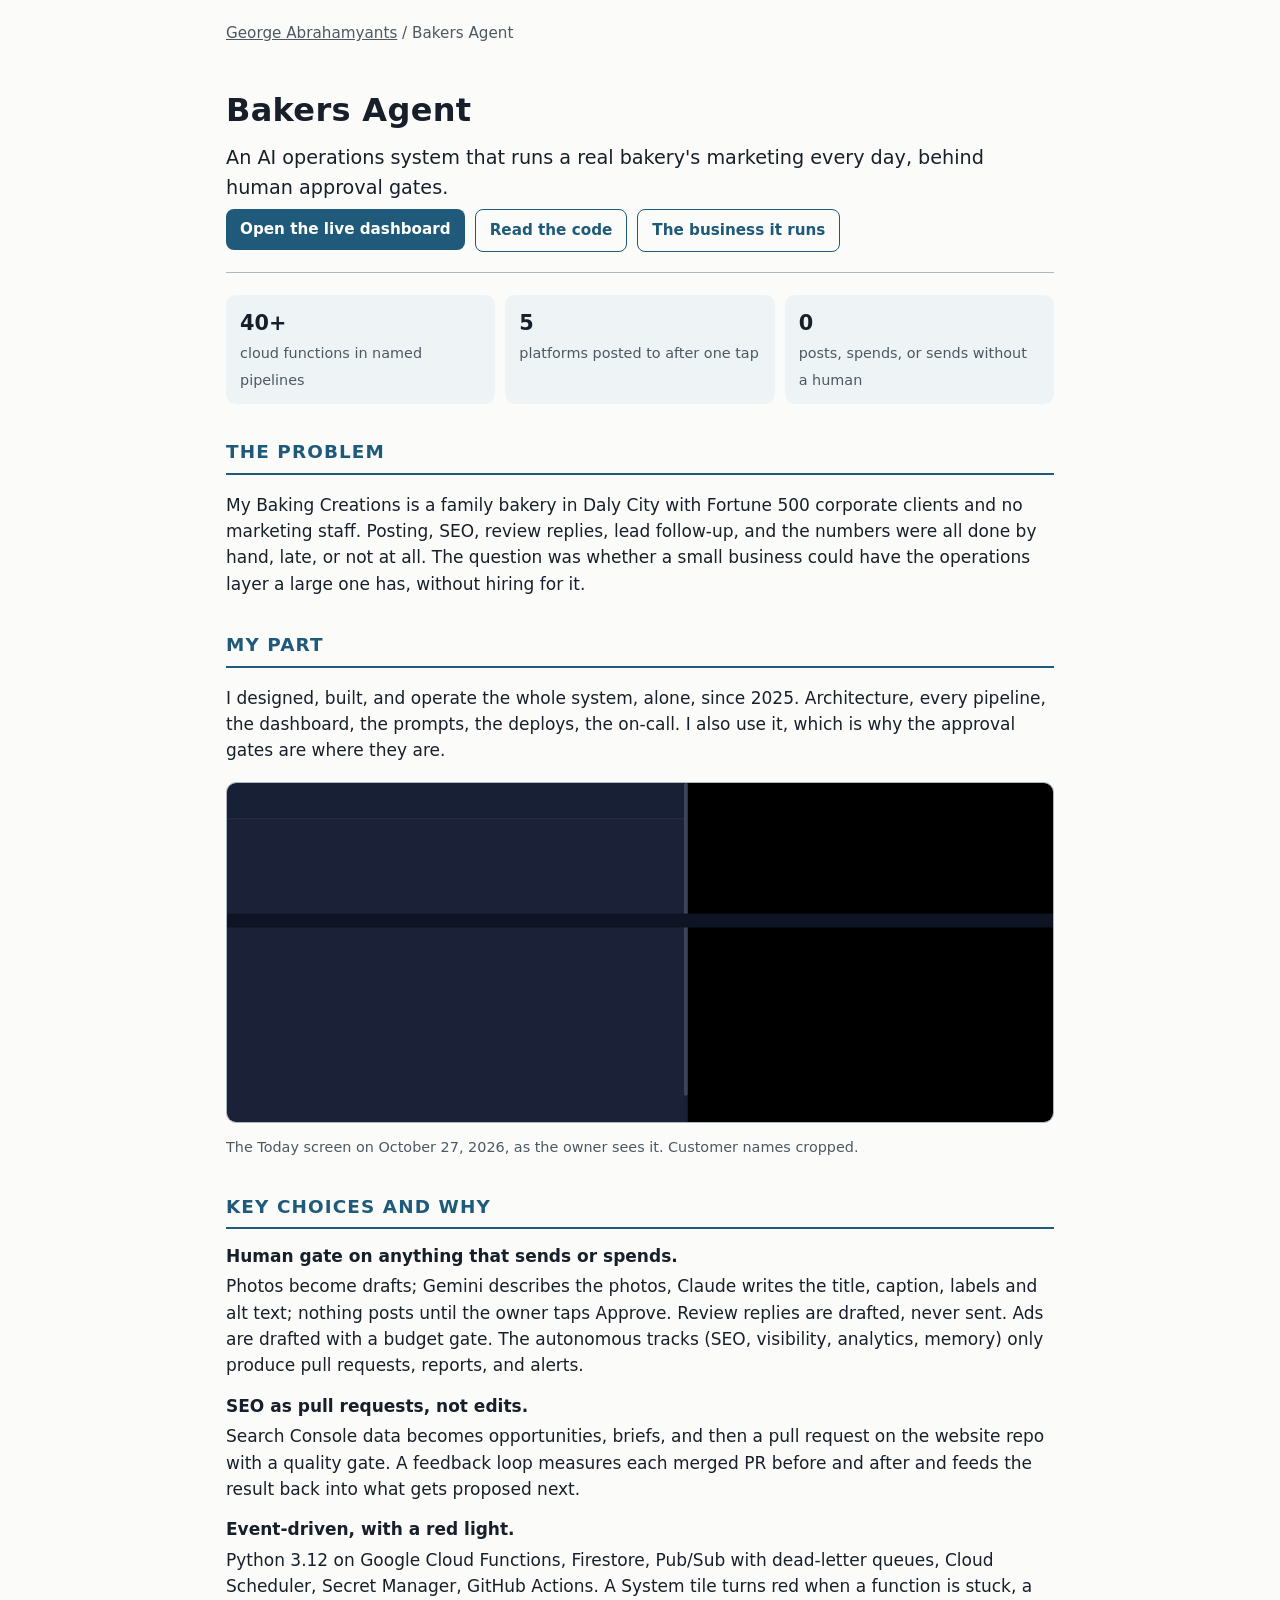
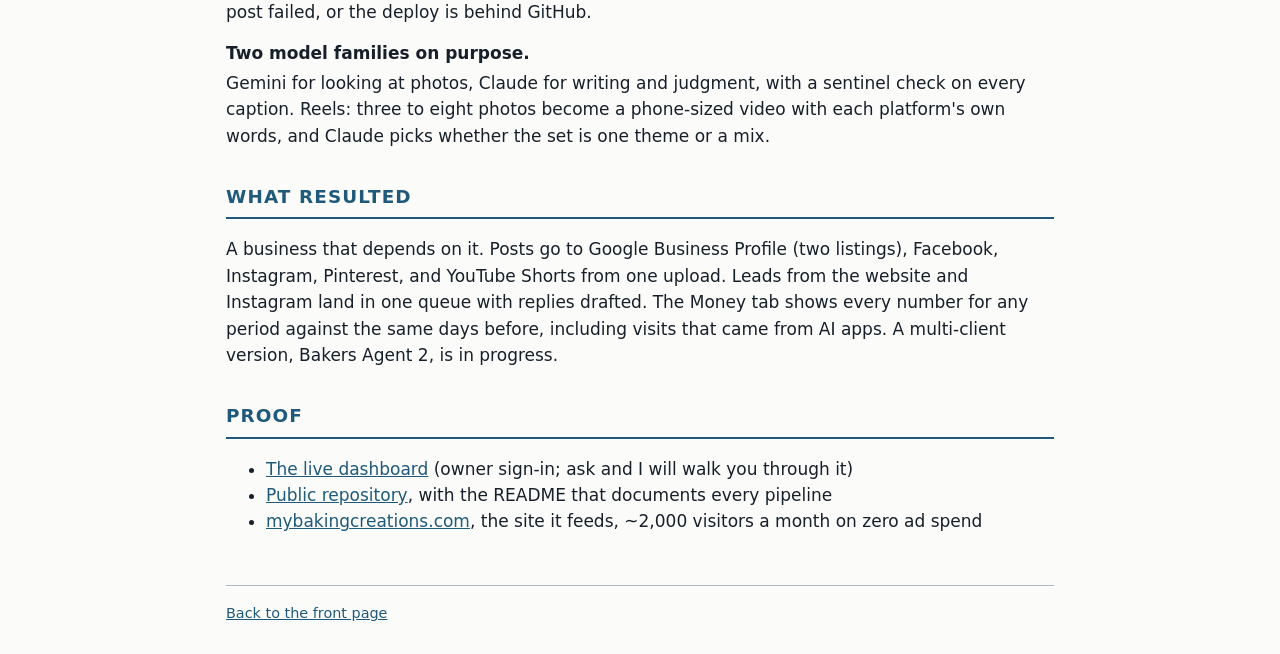
==== bakers-agent.html @ 0ccc83d8 "Portfolio v1: Bakers Agent, NoiseFile, WiM + Lavrentiy; resume; writing Co-Authored-By: Claude Fable" ====
<!doctype html><html lang="en"><head><meta charset="utf-8"><meta name="viewport" content="width=device-width,initial-scale=1">
<title>Bakers Agent · George Abrahamyants</title><link rel="stylesheet" href="style.css"><link rel="icon" href="data:,"></head><body><div class="wrap">
<nav class="crumbs"><a href="index.html">George Abrahamyants</a> / Bakers Agent</nav>
<header class="top"><h1>Bakers Agent</h1><p class="lede">An AI operations system that runs a real bakery's marketing every day, behind human approval gates.</p>
<div class="row"><a class="btn" href="https://bakers-agent.web.app/mbc/">Open the live dashboard</a><a class="btn ghost" href="https://github.com/gugosf114/bakers-agent">Read the code</a><a class="btn ghost" href="https://mybakingcreations.com">The business it runs</a></div></header>

<ul class="facts" style="margin-top:22px"><li><b>40+</b><span>cloud functions in named pipelines</span></li><li><b>5</b><span>platforms posted to after one tap</span></li><li><b>0</b><span>posts, spends, or sends without a human</span></li></ul>

<h2>The problem</h2>
<p>My Baking Creations is a family bakery in Daly City with Fortune 500 corporate clients and no marketing staff. Posting, SEO, review replies, lead follow-up, and the numbers were all done by hand, late, or not at all. The question was whether a small business could have the operations layer a large one has, without hiring for it.</p>

<h2>My part</h2>
<p>I designed, built, and operate the whole system, alone, since 2025. Architecture, every pipeline, the dashboard, the prompts, the deploys, the on-call. I also use it, which is why the approval gates are where they are.</p>

<figure><img src="img/bakers-agent.png" alt="The Today screen: six replies waiting, money this week, leads, visits, reply time"><figcaption>The Today screen on October 27, 2026, as the owner sees it. Customer names cropped.</figcaption></figure>

<h2>Key choices and why</h2>
<dl>
<dt>Human gate on anything that sends or spends.</dt><dd>Photos become drafts; Gemini describes the photos, Claude writes the title, caption, labels and alt text; nothing posts until the owner taps Approve. Review replies are drafted, never sent. Ads are drafted with a budget gate. The autonomous tracks (SEO, visibility, analytics, memory) only produce pull requests, reports, and alerts.</dd>
<dt>SEO as pull requests, not edits.</dt><dd>Search Console data becomes opportunities, briefs, and then a pull request on the website repo with a quality gate. A feedback loop measures each merged PR before and after and feeds the result back into what gets proposed next.</dd>
<dt>Event-driven, with a red light.</dt><dd>Python 3.12 on Google Cloud Functions, Firestore, Pub/Sub with dead-letter queues, Cloud Scheduler, Secret Manager, GitHub Actions. A System tile turns red when a function is stuck, a post failed, or the deploy is behind GitHub.</dd>
<dt>Two model families on purpose.</dt><dd>Gemini for looking at photos, Claude for writing and judgment, with a sentinel check on every caption. Reels: three to eight photos become a phone-sized video with each platform's own words, and Claude picks whether the set is one theme or a mix.</dd>
</dl>

<h2>What resulted</h2>
<p>A business that depends on it. Posts go to Google Business Profile (two listings), Facebook, Instagram, Pinterest, and YouTube Shorts from one upload. Leads from the website and Instagram land in one queue with replies drafted. The Money tab shows every number for any period against the same days before, including visits that came from AI apps. A multi-client version, Bakers Agent 2, is in progress.</p>

<h2>Proof</h2>
<ul><li><a href="https://bakers-agent.web.app/mbc/">The live dashboard</a> (owner sign-in; ask and I will walk you through it)</li><li><a href="https://github.com/gugosf114/bakers-agent">Public repository</a>, with the README that documents every pipeline</li><li><a href="https://mybakingcreations.com">mybakingcreations.com</a>, the site it feeds, ~2,000 visitors a month on zero ad spend</li></ul>
<footer><a href="index.html">Back to the front page</a></footer></div></body></html>
---- style.css ----
:root{--ink:#17202a;--muted:#4c5963;--accent:#1f5a7a;--rule:#a9bac4;--bg:#fbfbf9;--card:#ffffff;--soft:#eef3f6}
@media (prefers-color-scheme: dark){:root{--ink:#e8edf1;--muted:#a9b6c0;--accent:#7fc0e0;--rule:#2d3a44;--bg:#0f141b;--card:#161d26;--soft:#1b242e}}
*{box-sizing:border-box}html{-webkit-text-size-adjust:100%}
body{margin:0;background:var(--bg);color:var(--ink);font:17px/1.55 -apple-system,"Segoe UI",Roboto,"DejaVu Sans",Helvetica,Arial,sans-serif}
a{color:var(--accent)}a:hover{text-decoration-thickness:2px}
.wrap{max-width:860px;margin:0 auto;padding:0 16px}
header.top{padding:40px 0 20px;border-bottom:1px solid var(--rule)}
header.top h1{margin:0;font-size:2rem;letter-spacing:.01em}
header.top p.lede{font-size:1.2rem;margin:.5rem 0 0;max-width:40em}
nav.crumbs{font-size:.95rem;color:var(--muted);padding-top:22px}nav.crumbs a{color:var(--muted)}
.links{margin:14px 0 0;padding:0;list-style:none;display:flex;flex-wrap:wrap;gap:8px 18px;font-size:.98rem}
h2{font-size:1.15rem;letter-spacing:.06em;text-transform:uppercase;color:var(--accent);margin:34px 0 12px;padding-bottom:6px;border-bottom:2px solid var(--accent)}
.cards{display:grid;gap:18px;grid-template-columns:1fr;margin:0;padding:0;list-style:none}
@media(min-width:720px){.cards{grid-template-columns:repeat(3,1fr)}}
.card{background:var(--card);border:1px solid var(--rule);border-radius:12px;overflow:hidden;display:flex;flex-direction:column}
.card img{width:100%;aspect-ratio:16/10;object-fit:cover;object-position:top;border-bottom:1px solid var(--rule);background:#0e1424}
.card .body{padding:14px 16px 16px;display:flex;flex-direction:column;gap:8px;flex:1}
.card h3{margin:0;font-size:1.08rem}.card p{margin:0;color:var(--muted);font-size:.97rem;flex:1}
.tag{display:inline-block;font-size:.78rem;letter-spacing:.05em;text-transform:uppercase;color:var(--accent);font-weight:600}
.btn{display:inline-block;align-self:flex-start;background:var(--accent);color:#fff;text-decoration:none;padding:9px 14px;border-radius:8px;font-weight:600;font-size:.95rem}
.btn:hover{filter:brightness(1.08)}.btn.ghost{background:transparent;color:var(--accent);border:1.5px solid var(--accent)}
.row{display:flex;flex-wrap:wrap;gap:10px;margin-top:6px}
.facts{display:grid;grid-template-columns:1fr;gap:10px;margin:0;padding:0;list-style:none}
@media(min-width:620px){.facts{grid-template-columns:repeat(3,1fr)}}
.facts li{background:var(--soft);border-radius:10px;padding:12px 14px}.facts b{display:block;font-size:1.3rem}.facts span{color:var(--muted);font-size:.9rem}
figure{margin:18px 0}figure img{width:100%;border:1px solid var(--rule);border-radius:10px;background:#0e1424}figcaption{font-size:.9rem;color:var(--muted);margin-top:6px}
.writing li{margin:8px 0}.writing small{color:var(--muted)}
dl{margin:0}dt{font-weight:700;margin-top:14px}dd{margin:4px 0 0}
footer{margin:50px 0 30px;padding-top:16px;border-top:1px solid var(--rule);color:var(--muted);font-size:.9rem}
.note{background:var(--soft);border-left:4px solid var(--accent);padding:10px 14px;border-radius:0 8px 8px 0;margin:16px 0}
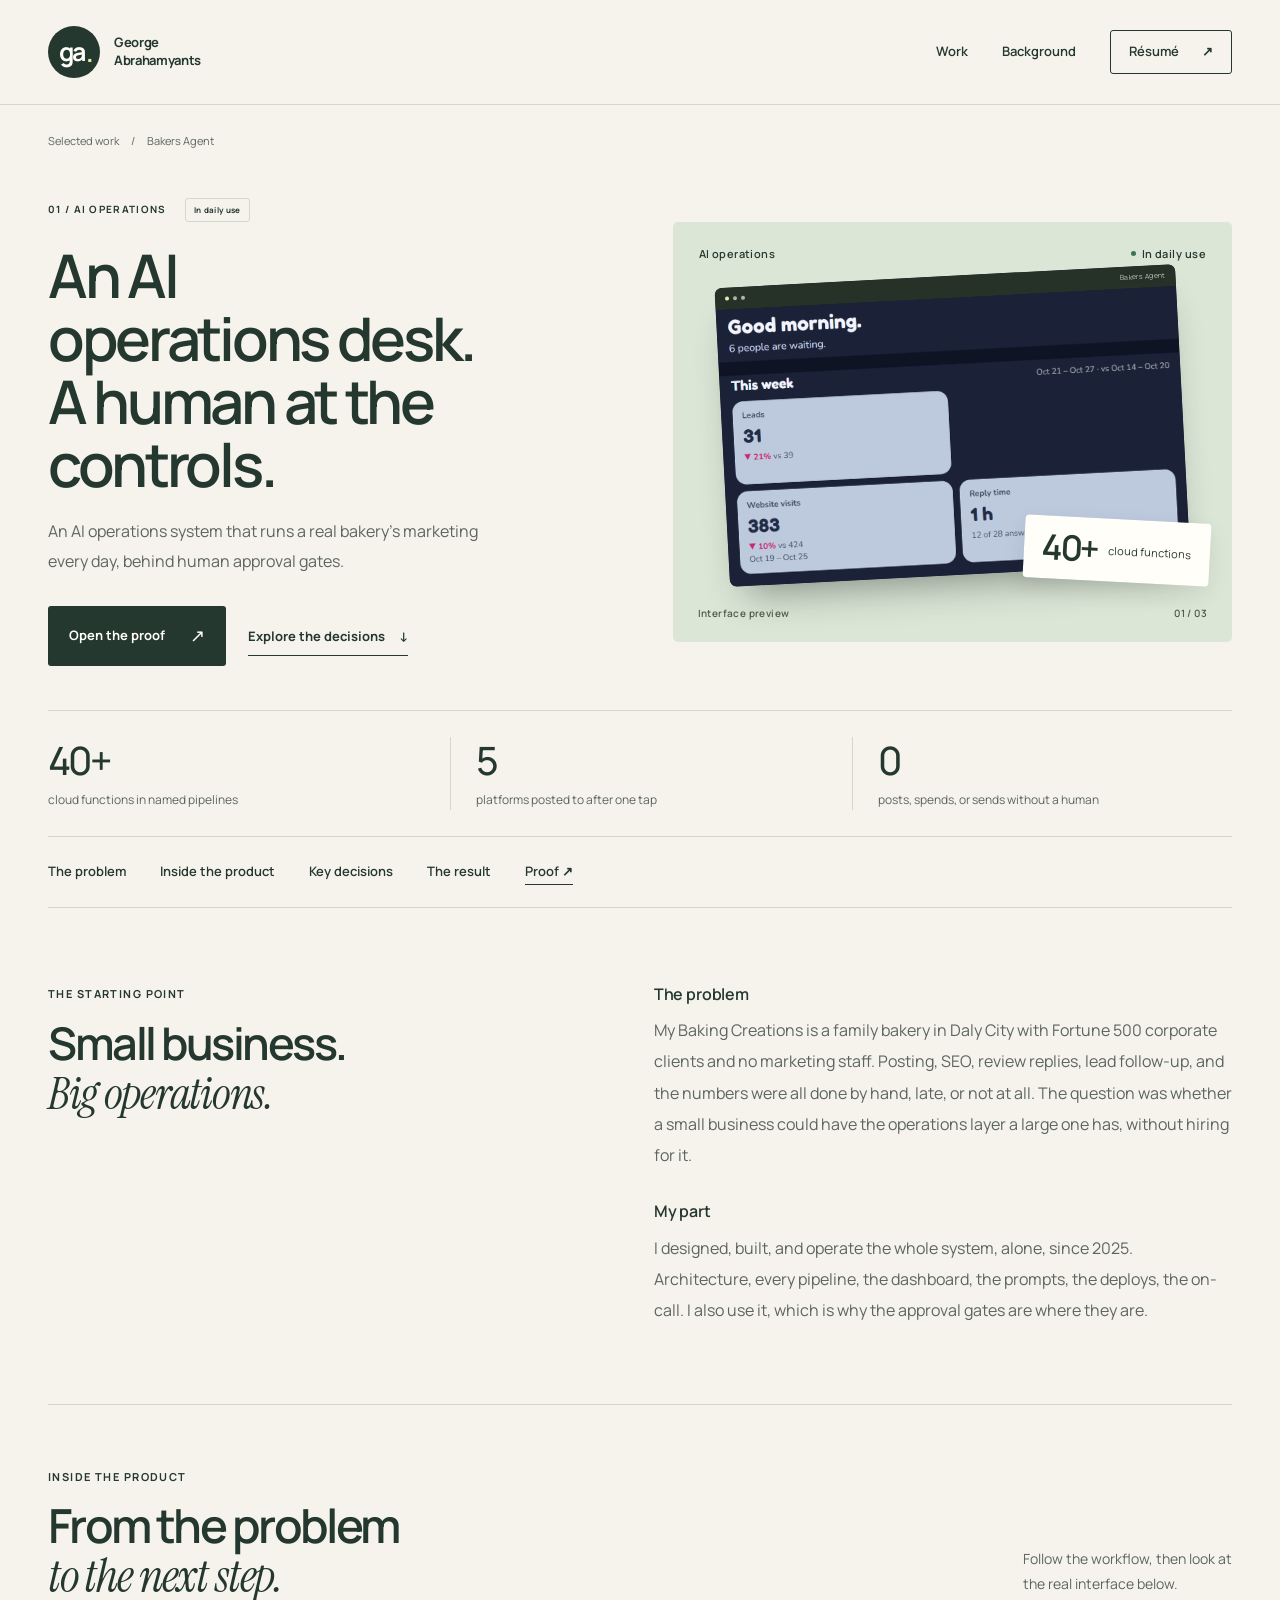
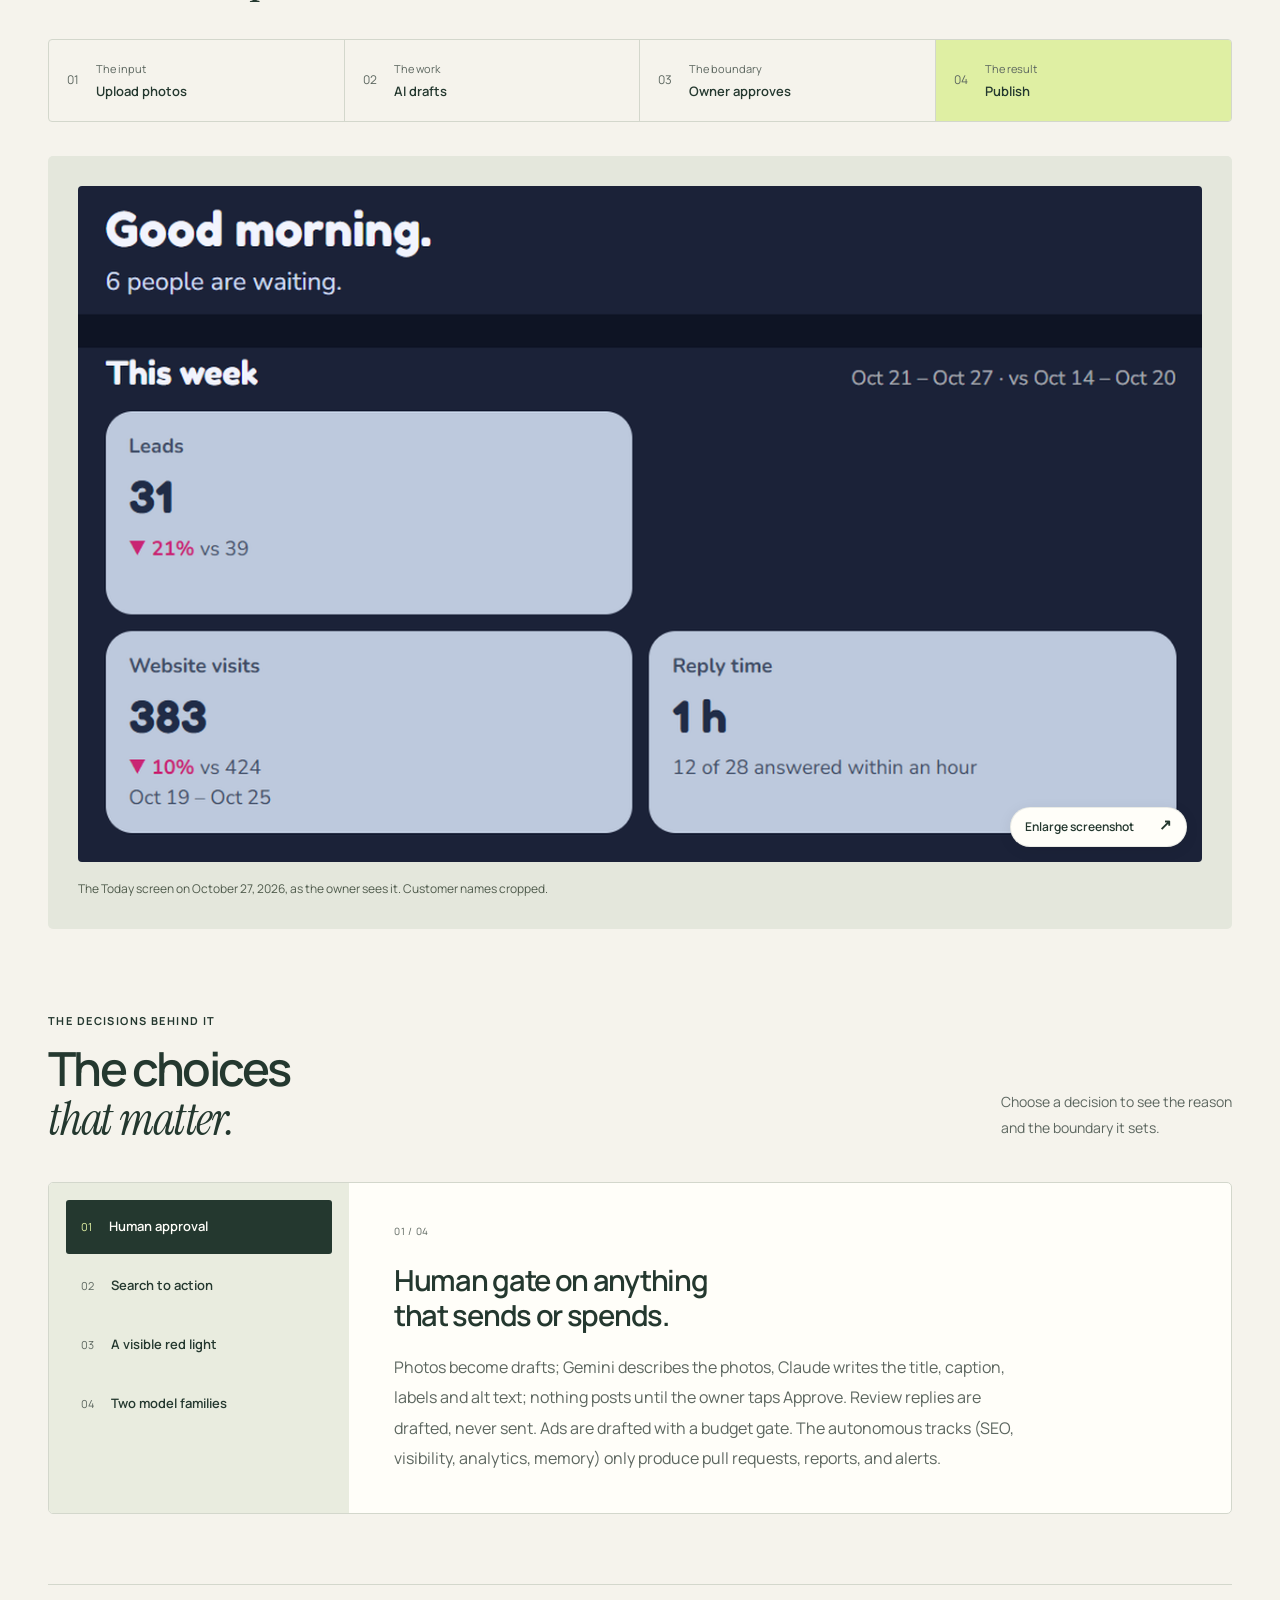
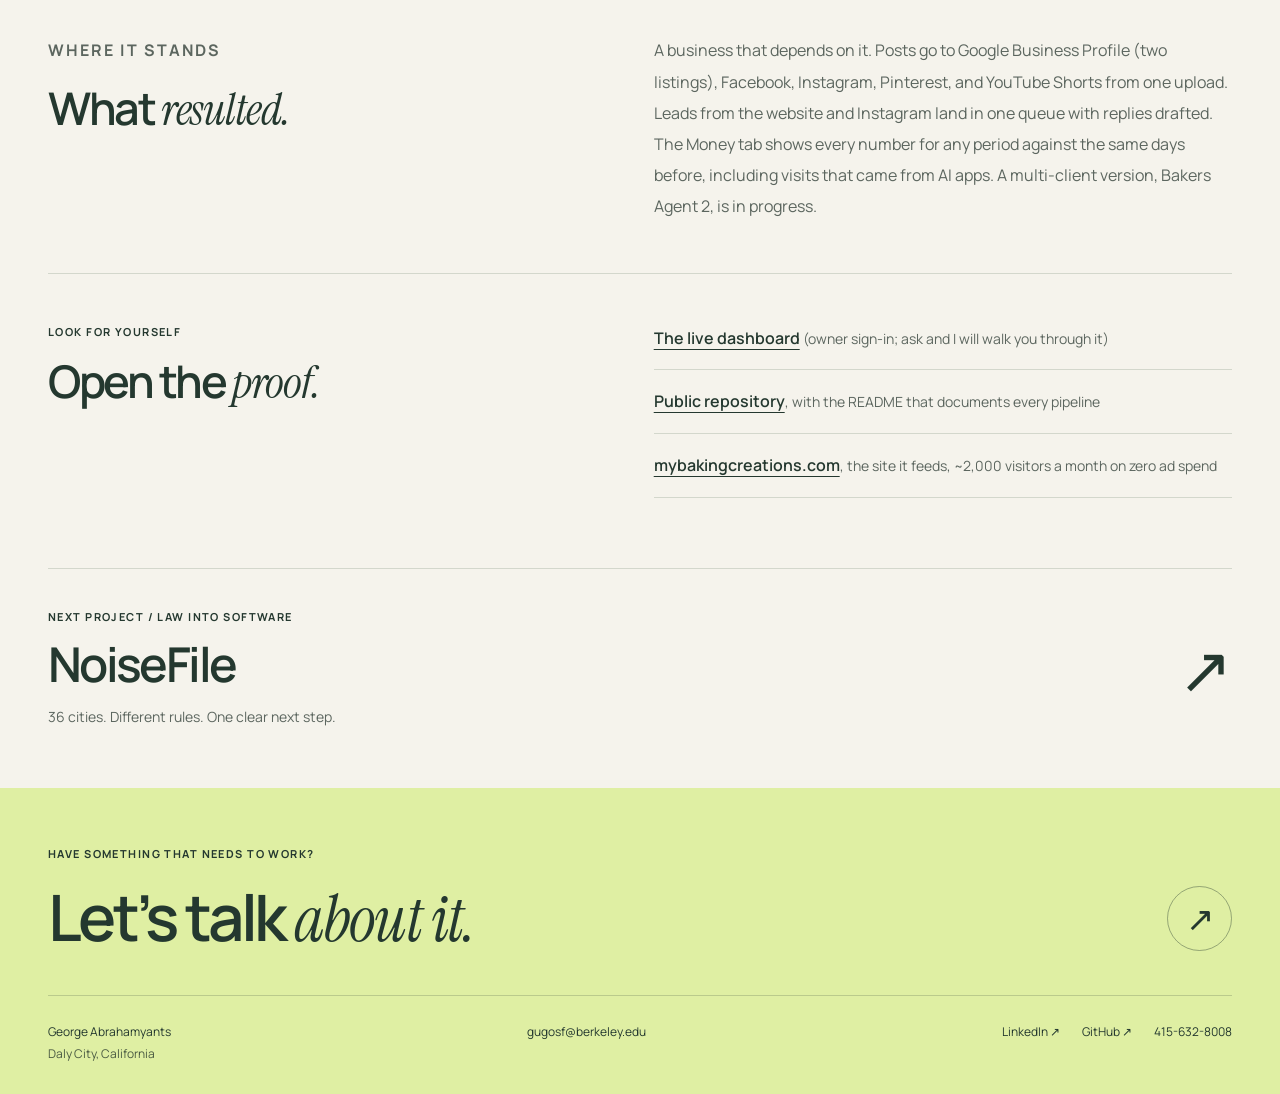
==== commit 77c51cb9: "Make portfolio work easy to explore and inspect" ====
--- a/bakers-agent.html
+++ b/bakers-agent.html
@@ -1,30 +1,38 @@
-<!doctype html><html lang="en"><head><meta charset="utf-8"><meta name="viewport" content="width=device-width,initial-scale=1">
-<title>Bakers Agent · George Abrahamyants</title><link rel="stylesheet" href="style.css"><link rel="icon" href="data:,"></head><body><div class="wrap">
-<nav class="crumbs"><a href="index.html">George Abrahamyants</a> / Bakers Agent</nav>
-<header class="top"><h1>Bakers Agent</h1><p class="lede">An AI operations system that runs a real bakery's marketing every day, behind human approval gates.</p>
-<div class="row"><a class="btn" href="https://bakers-agent.web.app/mbc/">Open the live dashboard</a><a class="btn ghost" href="https://github.com/gugosf114/bakers-agent">Read the code</a><a class="btn ghost" href="https://mybakingcreations.com">The business it runs</a></div></header>
-
-<ul class="facts" style="margin-top:22px"><li><b>40+</b><span>cloud functions in named pipelines</span></li><li><b>5</b><span>platforms posted to after one tap</span></li><li><b>0</b><span>posts, spends, or sends without a human</span></li></ul>
-
-<h2>The problem</h2>
+<!doctype html>
+<html lang="en"><head><meta charset="utf-8"><meta name="viewport" content="width=device-width, initial-scale=1">
+<title>Bakers Agent — George Abrahamyants</title><meta name="description" content="An AI operations system that runs a real bakery’s marketing every day, behind human approval gates."><meta name="theme-color" content="#f5f3ec"><meta name="portfolio-version" content="2026-10-29">
+<meta property="og:title" content="Bakers Agent — George Abrahamyants"><meta property="og:description" content="An AI operations system that runs a real bakery’s marketing every day, behind human approval gates."><meta property="og:type" content="website">
+<link rel="icon" href="favicon.svg" type="image/svg+xml"><link rel="preload" href="fonts/manrope.ttf" as="font" type="font/ttf" crossorigin>
+<link rel="stylesheet" href="style.css?v=20261029"><script src="site.js?v=20261029" defer></script></head><body>
+<a class="skip-link" href="#main">Skip to content</a><header class="site-header"><div class="shell nav-inner">
+<a href="index.html" class="brand" aria-label="George Abrahamyants home"><span class="monogram" aria-hidden="true">ga<span>.</span></span><span class="brand-name">George<br>Abrahamyants</span></a>
+<nav aria-label="Main navigation"><a href="index.html#work">Work</a><a class="nav-about" href="index.html#background">Background</a><a class="nav-resume" href="docs/George_Abrahamyants_Resume.pdf">Résumé <span aria-hidden="true">↗</span></a></nav>
+</div></header>
+<main id="main" class="case-page case-bakers"><div class="shell"><nav class="breadcrumb" aria-label="Breadcrumb"><a href="index.html#work">Selected work</a><span aria-hidden="true">/</span><span>Bakers Agent</span></nav>
+<section class="case-hero"><div><p class="eyebrow">01 / AI OPERATIONS <span class="status-label">In daily use</span></p><h1>An AI operations desk.<br>A human at the controls.</h1><p class="case-lede">An AI operations system that runs a real bakery’s marketing every day, behind human approval gates.</p><div class="hero-actions"><a class="button button-dark" href="#proof">Open the proof <span aria-hidden="true">↗</span></a><a class="text-link" href="#choices">Explore the decisions <span aria-hidden="true">↓</span></a></div></div><div class="product-stage sage stage-bakers stage-case">
+<div class="stage-topline"><span>AI operations</span><span class="stage-dot">In daily use</span></div>
+<div class="stage-art"><div class="screenshot-frame"><div class="frame-bar"><i></i><i></i><i></i><span>Bakers Agent</span></div><img src="img/bakers-agent.png" alt="Real Bakers Agent dashboard showing leads, website visits, and reply time" loading="lazy" width="1200" height="721"></div><div class="stage-metric"><strong>40+</strong><span>cloud functions</span></div></div>
+<div class="stage-caption"><span>Interface preview</span><span aria-hidden="true">01 / 03</span></div></div></section>
+<ul class="facts"><li><b>40+</b><span>cloud functions in named pipelines</span></li><li><b>5</b><span>platforms posted to after one tap</span></li><li><b>0</b><span>posts, spends, or sends without a human</span></li></ul>
+<nav class="case-nav" aria-label="On this project page"><a href="#story">The problem</a><a href="#inside">Inside the product</a><a href="#choices">Key decisions</a><a href="#result">The result</a><a href="#proof">Proof ↗</a></nav>
+<section id="story" class="story-section"><div><p class="eyebrow">THE STARTING POINT</p><h2>Small business.<br><em>Big operations.</em></h2></div><div class="story-copy"><h3>The problem</h3>
 <p>My Baking Creations is a family bakery in Daly City with Fortune 500 corporate clients and no marketing staff. Posting, SEO, review replies, lead follow-up, and the numbers were all done by hand, late, or not at all. The question was whether a small business could have the operations layer a large one has, without hiring for it.</p>
-
-<h2>My part</h2>
+<h3>My part</h3>
 <p>I designed, built, and operate the whole system, alone, since 2025. Architecture, every pipeline, the dashboard, the prompts, the deploys, the on-call. I also use it, which is why the approval gates are where they are.</p>
 
-<figure><img src="img/bakers-agent.png" alt="The Today screen: six replies waiting, money this week, leads, visits, reply time"><figcaption>The Today screen on October 27, 2026, as the owner sees it. Customer names cropped.</figcaption></figure>
-
-<h2>Key choices and why</h2>
-<dl>
-<dt>Human gate on anything that sends or spends.</dt><dd>Photos become drafts; Gemini describes the photos, Claude writes the title, caption, labels and alt text; nothing posts until the owner taps Approve. Review replies are drafted, never sent. Ads are drafted with a budget gate. The autonomous tracks (SEO, visibility, analytics, memory) only produce pull requests, reports, and alerts.</dd>
-<dt>SEO as pull requests, not edits.</dt><dd>Search Console data becomes opportunities, briefs, and then a pull request on the website repo with a quality gate. A feedback loop measures each merged PR before and after and feeds the result back into what gets proposed next.</dd>
-<dt>Event-driven, with a red light.</dt><dd>Python 3.12 on Google Cloud Functions, Firestore, Pub/Sub with dead-letter queues, Cloud Scheduler, Secret Manager, GitHub Actions. A System tile turns red when a function is stuck, a post failed, or the deploy is behind GitHub.</dd>
-<dt>Two model families on purpose.</dt><dd>Gemini for looking at photos, Claude for writing and judgment, with a sentinel check on every caption. Reels: three to eight photos become a phone-sized video with each platform's own words, and Claude picks whether the set is one theme or a mix.</dd>
-</dl>
-
-<h2>What resulted</h2>
+</div></section>
+<section id="inside" class="inside-section"><div class="section-heading"><div><p class="eyebrow">INSIDE THE PRODUCT</p><h2>From the problem<br><em>to the next step.</em></h2></div><p>Follow the workflow, then look at<br>the real interface below.</p></div><ol class="workflow"><li><span class="workflow-index">01</span><span><small>The input</small><strong>Upload photos</strong></span></li><li><span class="workflow-index">02</span><span><small>The work</small><strong>AI drafts</strong></span></li><li><span class="workflow-index">03</span><span><small>The boundary</small><strong>Owner approves</strong></span></li><li><span class="workflow-index">04</span><span><small>The result</small><strong>Publish</strong></span></li></ol><div class="case-gallery"><figure class="case-figure wide-figure"><button class="image-zoom" type="button" data-image="img/bakers-agent.png" data-alt="The Today screen: six replies waiting, money this week, leads, visits, reply time" aria-label="Enlarge The Today screen: six replies waiting, money this week, leads, visits, reply time"><img src="img/bakers-agent.png" alt="The Today screen: six replies waiting, money this week, leads, visits, reply time" loading="lazy"><span class="zoom-label">Enlarge screenshot <span aria-hidden="true">↗</span></span></button><figcaption>The Today screen on October 27, 2026, as the owner sees it. Customer names cropped.</figcaption></figure></div></section>
+<section id="choices" class="choices-section"><div class="section-heading"><div><p class="eyebrow">THE DECISIONS BEHIND IT</p><h2>The choices<br><em>that matter.</em></h2></div><p>Choose a decision to see the reason<br>and the boundary it sets.</p></div><div class="decision-explorer" data-tab-group><div class="decision-tabs" role="tablist" aria-label="Explore project decisions" aria-orientation="vertical"><button type="button" role="tab" id="choice-tab-0" aria-controls="choice-0" aria-selected="true"><span>01</span>Human approval</button><button type="button" role="tab" id="choice-tab-1" aria-controls="choice-1" aria-selected="false"><span>02</span>Search to action</button><button type="button" role="tab" id="choice-tab-2" aria-controls="choice-2" aria-selected="false"><span>03</span>A visible red light</button><button type="button" role="tab" id="choice-tab-3" aria-controls="choice-3" aria-selected="false"><span>04</span>Two model families</button></div><div class="decision-panels"><section class="decision-panel" role="tabpanel" id="choice-0" aria-labelledby="choice-tab-0"><span class="decision-count">01 / 04</span><h3>Human gate on anything that sends or spends.</h3><p>Photos become drafts; Gemini describes the photos, Claude writes the title, caption, labels and alt text; nothing posts until the owner taps Approve. Review replies are drafted, never sent. Ads are drafted with a budget gate. The autonomous tracks (SEO, visibility, analytics, memory) only produce pull requests, reports, and alerts.</p></section><section class="decision-panel" role="tabpanel" id="choice-1" aria-labelledby="choice-tab-1"><span class="decision-count">02 / 04</span><h3>SEO as pull requests, not edits.</h3><p>Search Console data becomes opportunities, briefs, and then a pull request on the website repo with a quality gate. A feedback loop measures each merged PR before and after and feeds the result back into what gets proposed next.</p></section><section class="decision-panel" role="tabpanel" id="choice-2" aria-labelledby="choice-tab-2"><span class="decision-count">03 / 04</span><h3>Event-driven, with a red light.</h3><p>Python 3.12 on Google Cloud Functions, Firestore, Pub/Sub with dead-letter queues, Cloud Scheduler, Secret Manager, GitHub Actions. A System tile turns red when a function is stuck, a post failed, or the deploy is behind GitHub.</p></section><section class="decision-panel" role="tabpanel" id="choice-3" aria-labelledby="choice-tab-3"><span class="decision-count">04 / 04</span><h3>Two model families on purpose.</h3><p>Gemini for looking at photos, Claude for writing and judgment, with a sentinel check on every caption. Reels: three to eight photos become a phone-sized video with each platform's own words, and Claude picks whether the set is one theme or a mix.</p></section></div></div></section>
+<section id="result" class="result-section"><div><p class="eyebrow">WHERE IT STANDS</p><h2>What <em>resulted.</em></h2></div><div>
 <p>A business that depends on it. Posts go to Google Business Profile (two listings), Facebook, Instagram, Pinterest, and YouTube Shorts from one upload. Leads from the website and Instagram land in one queue with replies drafted. The Money tab shows every number for any period against the same days before, including visits that came from AI apps. A multi-client version, Bakers Agent 2, is in progress.</p>
-
-<h2>Proof</h2>
-<ul><li><a href="https://bakers-agent.web.app/mbc/">The live dashboard</a> (owner sign-in; ask and I will walk you through it)</li><li><a href="https://github.com/gugosf114/bakers-agent">Public repository</a>, with the README that documents every pipeline</li><li><a href="https://mybakingcreations.com">mybakingcreations.com</a>, the site it feeds, ~2,000 visitors a month on zero ad spend</li></ul>
-<footer><a href="index.html">Back to the front page</a></footer></div></body></html>
+</div></section>
+<section id="proof" class="proof-section"><div><p class="eyebrow">LOOK FOR YOURSELF</p><h2>Open the <em>proof.</em></h2></div><div>
+<ul class="proof-list"><li><a href="https://bakers-agent.web.app/mbc/">The live dashboard</a> (owner sign-in; ask and I will walk you through it)</li><li><a href="https://github.com/gugosf114/bakers-agent">Public repository</a>, with the README that documents every pipeline</li><li><a href="https://mybakingcreations.com">mybakingcreations.com</a>, the site it feeds, ~2,000 visitors a month on zero ad spend</li></ul>
+</div></section>
+<a class="next-project" href="noisefile.html"><div><p class="eyebrow">NEXT PROJECT / LAW INTO SOFTWARE</p><h2>NoiseFile</h2><p>36 cities. Different rules. One clear next step.</p></div><span class="next-arrow" aria-hidden="true">↗</span></a>
+</div></main><footer class="site-footer" id="contact"><div class="shell">
+<p class="eyebrow">HAVE SOMETHING THAT NEEDS TO WORK?</p><div class="footer-invite"><h2>Let’s talk <em>about it.</em></h2><a class="round-link" href="mailto:gugosf@berkeley.edu" aria-label="Email George Abrahamyants">↗</a></div>
+<div class="footer-bottom"><span>George Abrahamyants<br><span class="muted">Daly City, California</span></span><a href="mailto:gugosf@berkeley.edu">gugosf@berkeley.edu</a><div><a href="https://www.linkedin.com/in/george-abrahamyan">LinkedIn ↗</a><a href="https://github.com/gugosf114">GitHub ↗</a><a href="tel:+14156328008">415-632-8008</a></div></div>
+</div></footer>
+<dialog class="image-dialog" aria-label="Project screenshot"><div class="image-dialog-bar"><span>Project screenshot</span><div class="image-dialog-actions"><a class="original-image" href="img/bakers-agent.png" target="_blank" rel="noopener">View original ↗</a><button type="button" class="close-dialog">Close <span aria-hidden="true">×</span></button></div></div><div class="image-dialog-scroll"><img alt="" src="data:,"></div></dialog>
+</body></html>
--- a/style.css
+++ b/style.css
@@ -1,30 +1,48 @@
-:root{--ink:#17202a;--muted:#4c5963;--accent:#1f5a7a;--rule:#a9bac4;--bg:#fbfbf9;--card:#ffffff;--soft:#eef3f6}
-@media (prefers-color-scheme: dark){:root{--ink:#e8edf1;--muted:#a9b6c0;--accent:#7fc0e0;--rule:#2d3a44;--bg:#0f141b;--card:#161d26;--soft:#1b242e}}
-*{box-sizing:border-box}html{-webkit-text-size-adjust:100%}
-body{margin:0;background:var(--bg);color:var(--ink);font:17px/1.55 -apple-system,"Segoe UI",Roboto,"DejaVu Sans",Helvetica,Arial,sans-serif}
-a{color:var(--accent)}a:hover{text-decoration-thickness:2px}
-.wrap{max-width:860px;margin:0 auto;padding:0 16px}
-header.top{padding:40px 0 20px;border-bottom:1px solid var(--rule)}
-header.top h1{margin:0;font-size:2rem;letter-spacing:.01em}
-header.top p.lede{font-size:1.2rem;margin:.5rem 0 0;max-width:40em}
-nav.crumbs{font-size:.95rem;color:var(--muted);padding-top:22px}nav.crumbs a{color:var(--muted)}
-.links{margin:14px 0 0;padding:0;list-style:none;display:flex;flex-wrap:wrap;gap:8px 18px;font-size:.98rem}
-h2{font-size:1.15rem;letter-spacing:.06em;text-transform:uppercase;color:var(--accent);margin:34px 0 12px;padding-bottom:6px;border-bottom:2px solid var(--accent)}
-.cards{display:grid;gap:18px;grid-template-columns:1fr;margin:0;padding:0;list-style:none}
-@media(min-width:720px){.cards{grid-template-columns:repeat(3,1fr)}}
-.card{background:var(--card);border:1px solid var(--rule);border-radius:12px;overflow:hidden;display:flex;flex-direction:column}
-.card img{width:100%;aspect-ratio:16/10;object-fit:cover;object-position:top;border-bottom:1px solid var(--rule);background:#0e1424}
-.card .body{padding:14px 16px 16px;display:flex;flex-direction:column;gap:8px;flex:1}
-.card h3{margin:0;font-size:1.08rem}.card p{margin:0;color:var(--muted);font-size:.97rem;flex:1}
-.tag{display:inline-block;font-size:.78rem;letter-spacing:.05em;text-transform:uppercase;color:var(--accent);font-weight:600}
-.btn{display:inline-block;align-self:flex-start;background:var(--accent);color:#fff;text-decoration:none;padding:9px 14px;border-radius:8px;font-weight:600;font-size:.95rem}
-.btn:hover{filter:brightness(1.08)}.btn.ghost{background:transparent;color:var(--accent);border:1.5px solid var(--accent)}
-.row{display:flex;flex-wrap:wrap;gap:10px;margin-top:6px}
-.facts{display:grid;grid-template-columns:1fr;gap:10px;margin:0;padding:0;list-style:none}
-@media(min-width:620px){.facts{grid-template-columns:repeat(3,1fr)}}
-.facts li{background:var(--soft);border-radius:10px;padding:12px 14px}.facts b{display:block;font-size:1.3rem}.facts span{color:var(--muted);font-size:.9rem}
-figure{margin:18px 0}figure img{width:100%;border:1px solid var(--rule);border-radius:10px;background:#0e1424}figcaption{font-size:.9rem;color:var(--muted);margin-top:6px}
-.writing li{margin:8px 0}.writing small{color:var(--muted)}
-dl{margin:0}dt{font-weight:700;margin-top:14px}dd{margin:4px 0 0}
-footer{margin:50px 0 30px;padding-top:16px;border-top:1px solid var(--rule);color:var(--muted);font-size:.9rem}
-.note{background:var(--soft);border-left:4px solid var(--accent);padding:10px 14px;border-radius:0 8px 8px 0;margin:16px 0}
+@font-face{font-family:Manrope;src:url('fonts/manrope.ttf') format('truetype');font-weight:200 800;font-display:swap}
+@font-face{font-family:Instrument;src:url('fonts/instrument-serif-italic.ttf') format('truetype');font-style:italic;font-display:swap}
+:root{--paper:#f5f3ec;--ink:#24382f;--muted:#5c665f;--line:#d3d7cc;--white:#fffef9;--lime:#dfefa3;--sage:#dce6d7;--sand:#efdfc7;--lilac:#e0dcec;--serif:Instrument,Georgia,serif;--sans:Manrope,Arial,sans-serif}
+*{box-sizing:border-box}html{scroll-behavior:smooth;scroll-padding-top:92px;-webkit-text-size-adjust:100%}body{margin:0;background:var(--paper);color:var(--ink);font:16px/1.65 var(--sans);-webkit-font-smoothing:antialiased}button,a{-webkit-tap-highlight-color:transparent}button{font:inherit;color:inherit;cursor:pointer}a{color:inherit;text-decoration-thickness:1px;text-underline-offset:5px}button,a,summary{touch-action:manipulation}img{display:block;max-width:100%;height:auto}button:focus-visible,a:focus-visible,summary:focus-visible{outline:3px solid #b6652f;outline-offset:5px}::selection{background:var(--lime);color:#24382f}[hidden]{display:none!important}h1,h2,h3,p,figure{margin:0}h1,h2,h3{font-weight:600;line-height:1.1;letter-spacing:-.055em;text-wrap:balance}em{font-family:var(--serif);font-weight:400;letter-spacing:-.025em}.shell{width:min(1248px,calc(100% - 96px));margin-inline:auto}.eyebrow{font-size:11px;font-weight:700;letter-spacing:.13em;line-height:1.5}.muted{color:var(--muted)}
+.skip-link{position:fixed;top:12px;left:12px;z-index:100;background:var(--ink);color:var(--white);padding:12px 20px;transform:translateY(-180%)}.skip-link:focus{transform:none}.site-header{border-bottom:1px solid var(--line)}.nav-inner{height:104px;display:flex;align-items:center;justify-content:space-between;gap:20px}.brand{display:flex;gap:14px;align-items:center;text-decoration:none}.monogram{width:52px;height:52px;background:var(--ink);color:var(--white);display:grid;place-content:center;border-radius:50%;font-size:25px;font-weight:700;letter-spacing:-.08em;position:relative;padding-right:5px}.monogram>span{position:absolute;right:8px;top:6px;color:var(--lime)}.brand-name{font-size:13px;font-weight:700;line-height:1.35;letter-spacing:-.025em}.site-header nav{display:flex;align-items:center;gap:34px;font-size:13px;font-weight:600}.site-header nav a{text-decoration:none;padding-block:12px}.site-header nav a:hover{text-decoration:underline}.site-header .nav-resume{border:1px solid var(--ink);padding:10px 18px;border-radius:3px;display:flex;gap:23px;align-items:center}
+.hero{display:grid;grid-template-columns:1fr 1fr;gap:70px;padding-block:74px 64px;align-items:center}.hero-copy .eyebrow{display:flex;align-items:center;gap:10px;margin-bottom:25px}.tiny-cross{font-size:24px;line-height:1}.hero h1{font-size:clamp(64px,6.5vw,96px);line-height:.98;letter-spacing:-.065em;margin-left:-5px}.hero h1 em{font-size:1.12em;line-height:1.05;color:#38614b}.hero-intro{font-size:15px;line-height:1.85;max-width:390px;margin-top:27px;color:var(--muted)}.hero-actions{display:flex;align-items:center;flex-wrap:wrap;gap:24px;margin-top:30px}.button{display:inline-flex;justify-content:center;align-items:center;gap:25px;padding:15px 21px;font-size:12px;font-weight:700;text-decoration:none;border-radius:3px;transition:background .18s,transform .18s}.button:hover{transform:translateY(-2px)}.button-dark{background:var(--ink);color:var(--white)}.button-dark:hover{background:#385a46}.button span{font-size:18px;font-weight:400}.text-link{display:inline-flex;gap:14px;align-items:center;font-size:12px;font-weight:700;text-decoration:none;padding-block:10px;border-bottom:1px solid currentColor;line-height:1.4}.text-link:hover{gap:19px}.hero-byline{font-size:11px;color:var(--muted);margin-top:25px}.hero-byline span{padding-inline:9px}
+.showcase{min-width:0;position:relative;padding-top:7px}.showcase-tabs{display:flex;border-bottom:1px solid var(--line);margin-bottom:15px;gap:4px}.showcase-tabs button{flex:1;border:0;background:transparent;font-size:11px;font-weight:600;padding:12px 0 14px;white-space:nowrap;position:relative;color:var(--muted)}.showcase-tabs button span{font-size:9px;margin-right:5px;opacity:.6}.showcase-tabs button[aria-selected=true]{color:var(--ink)}.showcase-tabs button[aria-selected=true]:after{content:'';height:2px;position:absolute;bottom:-1px;left:0;right:0;background:var(--ink)}
+.product-stage{position:relative;isolation:isolate;overflow:hidden;color:#24382f;display:flex;flex-direction:column}.sage{background:var(--sage)}.sand{background:var(--sand)}.lilac{background:var(--lilac)}.stage-topline,.stage-caption{position:relative;z-index:2;display:flex;justify-content:space-between;align-items:center;font-size:9px;font-weight:600;letter-spacing:.04em;gap:12px}.stage-topline{padding:23px 26px 0}.stage-dot{display:flex;align-items:center;gap:6px;white-space:nowrap}.stage-dot:before{content:'';width:5px;height:5px;border-radius:50%;background:#397651}.stage-art{position:relative;flex:1;display:flex;align-items:center;justify-content:center;min-height:300px;padding:35px 35px 52px}.screenshot-frame{width:100%;box-shadow:0 24px 38px -18px #18271f77;border-radius:7px;overflow:hidden;background:#121826;transform:rotate(-3deg);transition:transform .35s}.frame-bar{display:flex;align-items:center;height:22px;padding:0 10px;gap:4px;background:#263128;color:#e9ebdf;font-size:7px;letter-spacing:.04em}.frame-bar i{width:4px;height:4px;background:#b0b6a1;border-radius:50%}.frame-bar i:first-child{background:#e0efa5}.frame-bar>span{margin-left:auto;opacity:.8}.stage-bakers .screenshot-frame img{width:100%;aspect-ratio:1200/721;object-fit:contain}.stage-noise .screenshot-frame{width:72%;max-width:350px;transform:rotate(4deg)}.stage-noise .screenshot-frame img{width:100%;max-height:340px;object-fit:cover;object-position:top}.stage-wim .screenshot-frame{transform:rotate(-3deg);width:106%;max-width:none;flex-shrink:0}.stage-wim .screenshot-frame img{width:100%;aspect-ratio:1200/627;object-fit:contain}.stage-metric{position:absolute;bottom:23px;right:22px;background:#fffef8;color:#24382f;border:1px solid #ffffff88;border-radius:4px;padding:13px 17px;box-shadow:0 8px 22px #15271916;display:flex;align-items:center;gap:11px;transform:rotate(3deg);z-index:3;max-width:210px}.stage-metric strong{font-size:35px;line-height:1;letter-spacing:-.07em;font-weight:600}.stage-metric span{font-size:9px;max-width:78px;line-height:1.4}.stage-caption{padding:0 25px 20px;font-size:8px;color:#4f5b4c}.stage-hero{height:395px;border-radius:5px}.stage-hero .stage-art{min-height:0}.stage-hero.stage-noise .stage-art{padding-block:18px 38px}.stage-hero.stage-noise .screenshot-frame{width:62%}.stage-hero.stage-noise .screenshot-frame img{max-height:269px}
+.showcase-caption{display:flex;align-items:center;justify-content:space-between;gap:20px;padding-top:19px;min-height:74px}.showcase-caption h2{font-size:19px;letter-spacing:-.04em}.showcase-caption p{font-size:11px;color:var(--muted);margin-top:5px;line-height:1.6}.preview-open{display:grid;place-items:center;flex-shrink:0;width:40px;height:40px;border:1px solid var(--line);border-radius:50%;font-size:21px;text-decoration:none;transition:background .2s}.preview-open:hover{background:var(--lime)}.interaction-hint{font-size:9px;color:var(--muted);position:absolute;top:calc(100% + 13px);right:0}.interaction-hint>span{margin-right:5px}.principle-strip{border-block:1px solid var(--line)}.principle-strip>.shell{display:flex;align-items:center;justify-content:space-between;gap:18px;padding-block:22px;font-size:12px;font-weight:600}.principle-strip>.shell>span{display:flex;align-items:center;gap:12px}.principle-strip>.shell>span:before{content:'+';color:#7c8972;font-weight:400}.principle-strip a{font-size:10px;text-decoration:none;color:var(--muted)}.principle-strip a span{margin-left:12px}
+.section-space{padding-block:90px}.section-heading{display:flex;justify-content:space-between;align-items:end;gap:40px;margin-bottom:38px}.section-heading h2,.background-grid h2{font-size:clamp(40px,4.2vw,61px);margin-top:15px;line-height:1.04}.section-heading>p{font-size:12px;line-height:1.8;color:var(--muted);padding-bottom:4px}.projects-grid{display:grid;grid-template-columns:1fr 1fr;gap:52px 30px}.project-card{min-width:0}.project-art-link{display:block;text-decoration:none;overflow:hidden;border-radius:5px}.project-card .product-stage{height:365px}.project-art-link:hover .screenshot-frame{transform:rotate(0) translateY(-4px)}.project-card-copy{padding-top:22px}.project-kicker{display:flex;justify-content:space-between;gap:12px;font-size:9px;text-transform:uppercase;letter-spacing:.075em;color:var(--muted)}.project-kicker>span:last-child{font-size:8px}.project-card h3{font-size:29px;margin-top:10px;letter-spacing:-.05em}.project-card h3 a{display:flex;justify-content:space-between;align-items:center;text-decoration:none;gap:20px}.project-card h3 a>span{font-size:24px;font-weight:400}.project-card-copy>p{font-size:13px;color:var(--muted);margin-top:12px;line-height:1.75}.project-card-copy .text-link{margin-top:16px}.project-card:first-child{grid-column:1/-1;display:grid;grid-template-columns:1.3fr 1fr;background:#ebece2;border-radius:5px;overflow:hidden}.project-card:first-child .project-card-copy{padding:45px;display:flex;flex-direction:column;justify-content:center}.project-card:first-child .project-kicker{display:block}.project-card:first-child .project-kicker>span:last-child{display:block;margin-top:8px}.project-card:first-child h3{font-size:38px;margin-top:19px}.project-card:first-child .text-link{align-self:flex-start}.project-card:first-child .product-stage{height:390px}.project-card:first-child .project-art-link{border-radius:0}.project-card .stage-noise .screenshot-frame{width:61%}.project-card .stage-noise .screenshot-frame img{max-height:265px}.project-card .stage-art{min-height:0}
+.background-section{background:var(--ink);color:var(--paper)}.background-grid{display:grid;grid-template-columns:1fr 1.15fr;gap:110px}.background-grid h2 em{color:var(--lime)}.background-grid .eyebrow{color:#c1ccba}.background-brief{max-width:330px;font-size:13px;line-height:1.9;margin-top:27px;color:#d3d7cc}.education{max-width:330px;font-size:11px;line-height:1.9;margin-top:22px;color:#b8c5b7}.background-grid .text-link{margin-top:20px;color:var(--lime)}.timeline{list-style:none;padding:0;margin:0}.timeline li{display:grid;grid-template-columns:90px 1fr;gap:18px;border-bottom:1px solid #ffffff25;padding:22px 0;font-size:11px;line-height:1.8;color:#c1ccba}.timeline li:first-child{padding-top:0}.timeline b{display:block;font-size:14px;font-weight:600;color:var(--paper);margin-bottom:4px;line-height:1.5}.when{font-size:10px;color:#b8c5b7;font-variant-numeric:tabular-nums;padding-top:2px}.background-detail{margin-top:22px;font-size:12px;color:#c1ccba;line-height:1.9}summary{cursor:pointer;list-style:none}summary::-webkit-details-marker{display:none}.background-detail summary{display:flex;justify-content:space-between;align-items:center;padding:12px 0;color:var(--lime);font-weight:600}.background-detail summary>span{font-size:22px;font-weight:400}.background-detail[open] summary>span{transform:rotate(45deg)}.background-detail>div{padding:10px 0}
+.writing-list{list-style:none;margin:0;padding:0;border-top:1px solid var(--line)}.writing-list li{display:grid;grid-template-columns:60px 1fr;gap:20px;padding:27px 0;border-bottom:1px solid var(--line)}.writing-number{font-size:11px;color:var(--muted);padding-top:4px;font-variant-numeric:tabular-nums}.writing-list a{font-size:18px;letter-spacing:-.03em;line-height:1.5;text-decoration:none;font-weight:600;display:flex;justify-content:space-between;gap:24px}.writing-list a:hover{color:#47715a}.writing-list a>span{font-size:25px;flex-shrink:0;font-weight:400}.writing-list p{font-size:12px;color:var(--muted);margin-top:8px;line-height:1.8;max-width:800px}
+.site-footer{background:var(--lime);color:#24382f;padding-block:58px 30px}.footer-invite{display:flex;justify-content:space-between;align-items:center;padding-bottom:40px;margin-top:19px;border-bottom:1px solid #24382f33}.footer-invite h2{font-size:clamp(42px,5vw,73px);max-width:840px;letter-spacing:-.055em}.round-link{display:grid;place-items:center;width:65px;height:65px;border:1px solid #24382f66;border-radius:50%;text-decoration:none;font-size:34px;flex-shrink:0;transition:background .2s}.round-link:hover{background:#fffef966}.footer-bottom{display:flex;justify-content:space-between;gap:28px;align-items:start;padding-top:25px;font-size:10px;line-height:1.8}.footer-bottom a{text-decoration:none}.footer-bottom a:hover{text-decoration:underline}.footer-bottom>div{display:flex;gap:22px;flex-wrap:wrap}.footer-bottom .muted{color:#4b5b43}
+.breadcrumb{display:flex;gap:12px;font-size:11px;line-height:1.5;color:var(--muted);padding-top:28px}.breadcrumb a{text-decoration:none}.breadcrumb a:hover{text-decoration:underline}.case-hero{display:grid;grid-template-columns:1fr 1fr;gap:65px;align-items:center;padding:48px 0 44px}.case-hero h1{font-size:clamp(42px,4.7vw,68px);line-height:1.05;margin-top:22px}.case-hero h1 em{font-size:1.1em}.case-hero .eyebrow{font-size:10px}.status-label{font-size:8px;letter-spacing:.04em;display:inline-block;margin-left:15px;padding:5px 8px;border:1px solid var(--line);border-radius:3px;vertical-align:middle}.case-lede{font-size:14px;line-height:1.85;color:var(--muted);margin-top:21px;max-width:440px}.stage-case{height:380px;border-radius:5px}.stage-case .stage-art{min-height:0}.stage-case.stage-noise .screenshot-frame{width:60%}.stage-case.stage-noise .screenshot-frame img{max-height:260px}.facts{display:grid;grid-template-columns:repeat(3,1fr);list-style:none;margin:0;padding:26px 0;border-block:1px solid var(--line);gap:22px}.facts li{padding-left:25px;border-left:1px solid var(--line)}.facts li:first-child{padding-left:0;border:0}.facts b{display:block;font-size:39px;font-weight:500;letter-spacing:-.065em;line-height:1.2}.facts span{font-size:10px;color:var(--muted);line-height:1.7;display:block;max-width:240px;margin-top:6px}.case-nav{position:sticky;top:0;z-index:10;background:var(--paper);border-bottom:1px solid var(--line);display:flex;gap:34px;padding:19px 0;overflow:auto;font-size:11px;font-weight:600;scrollbar-width:thin}.case-nav a{text-decoration:none;white-space:nowrap;padding:5px 0}.case-nav a:hover,.case-nav a[aria-current]{text-decoration:underline;text-underline-offset:8px}
+.story-section{display:grid;grid-template-columns:1fr 1.1fr;gap:80px;padding:78px 0}.story-section h2,.result-section h2,.proof-section h2{font-size:45px;margin-top:17px;line-height:1.08}.story-copy{max-width:600px}.story-copy h3{font-size:14px;margin-bottom:12px;letter-spacing:-.01em}.story-copy h3:not(:first-child){margin-top:32px}.story-copy p,.result-section p{font-size:14px;line-height:1.95;color:var(--muted)}.inside-section{padding:64px 0;border-top:1px solid var(--line)}.inside-section .section-heading h2,.choices-section .section-heading h2{font-size:47px}.workflow{list-style:none;margin:0 0 34px;padding:0;display:grid;grid-template-columns:repeat(4,1fr);border:1px solid var(--line);border-radius:4px;overflow:hidden}.workflow li{display:flex;gap:17px;align-items:center;padding:20px 18px;border-right:1px solid var(--line)}.workflow li:last-child{border:0;background:var(--lime)}.workflow-index{font-size:11px;color:var(--muted)}.workflow small{display:block;font-size:9px;color:var(--muted);margin-bottom:4px}.workflow strong{display:block;font-size:11px;line-height:1.5;font-weight:600}.case-gallery{display:grid;gap:30px}.case-figure{background:#e4e7dc;padding:30px;border-radius:5px;overflow:hidden}.case-noise .case-figure{background:var(--sand)}.case-wim .case-figure{background:var(--lilac)}.case-figure img{width:100%;max-height:720px;object-fit:contain}.image-zoom{display:block;width:100%;border:0;background:transparent;padding:0;position:relative;border-radius:4px;overflow:hidden}.zoom-label{position:absolute;bottom:15px;right:15px;padding:9px 14px;background:var(--white);color:var(--ink);border:1px solid #24382f18;border-radius:30px;display:flex;gap:25px;font-size:10px;font-weight:600;box-shadow:0 3px 15px #0001}.zoom-label>span{font-size:15px;line-height:1}.image-zoom:hover .zoom-label{background:var(--lime)}figcaption{font-size:10px;color:#4f5b4c;line-height:1.75;margin-top:16px}.secondary-figure{max-width:650px;justify-self:center;width:100%}.secondary-figure img{max-height:520px}
+.choices-section{padding:20px 0 70px}.decision-explorer{display:grid;grid-template-columns:300px 1fr;border:1px solid var(--line);border-radius:5px;overflow:hidden;background:var(--white)}.decision-tabs{background:#e9ecdf;padding:17px;display:flex;flex-direction:column;gap:5px}.decision-tabs button{display:flex;gap:17px;text-align:left;border:1px solid transparent;background:transparent;padding:15px 14px;font-size:12px;font-weight:600;border-radius:3px;min-height:54px;align-items:center;line-height:1.5}.decision-tabs button>span{color:var(--muted);font-size:10px;font-weight:400}.decision-tabs button[aria-selected=true]{background:var(--ink);color:var(--white)}.decision-tabs button[aria-selected=true]>span{color:var(--lime)}.decision-tabs button:hover:not([aria-selected=true]){border-color:#bcc9b4}.decision-panel{padding:40px 45px;min-height:320px}.decision-count{display:block;font-size:10px;letter-spacing:.07em;color:var(--muted);margin-bottom:24px}.decision-panel h3{font-size:29px;letter-spacing:-.045em;line-height:1.2;margin-bottom:19px;max-width:580px}.decision-panel p{font-size:14px;line-height:1.9;color:var(--muted);max-width:640px}.result-section,.proof-section{display:grid;grid-template-columns:1fr 1.1fr;gap:80px;padding:50px 0;border-top:1px solid var(--line)}.proof-section{padding-bottom:70px}.proof-list{list-style:none;padding:0;margin:0;font-size:12px;color:var(--muted)}.proof-list li{padding:17px 0;border-bottom:1px solid var(--line);line-height:1.8}.proof-list li:first-child{padding-top:0}.proof-list a{font-size:15px;color:var(--ink);font-weight:600}.next-project{display:flex;justify-content:space-between;align-items:center;gap:30px;padding:40px 0 60px;border-top:1px solid var(--line);text-decoration:none}.next-project h2{font-size:48px;margin-top:13px}.next-project p:not(.eyebrow){font-size:12px;color:var(--muted);margin-top:14px}.next-arrow{font-size:65px;line-height:1;transition:transform .2s}.next-project:hover .next-arrow{transform:translate(5px,-5px)}
+.image-dialog{width:min(1350px,96vw);max-height:94dvh;padding:0;border:1px solid #d3d7cc;border-radius:7px;color:var(--ink);background:var(--paper)}.image-dialog::backdrop{background:#102219d9;backdrop-filter:blur(7px)}.image-dialog-bar{display:flex;justify-content:space-between;align-items:center;padding:12px 20px;border-bottom:1px solid var(--line);font-size:12px}.close-dialog{display:flex;align-items:center;gap:20px;min-height:44px;border:0;background:none;font-size:12px;font-weight:600}.close-dialog>span{font-size:24px;font-weight:400}.image-dialog-scroll{overflow:auto;max-height:calc(94dvh - 70px);padding:20px;background:#e8eadd}.image-dialog img{margin:auto;width:auto;max-width:100%;max-height:none}
+@media(max-width:1100px){.shell{width:calc(100% - 64px)}.hero{gap:35px}.hero h1{font-size:72px}.hero-intro{font-size:14px}.hero-actions{gap:18px}.stage-hero{height:365px}.stage-art{padding-inline:27px}.showcase-tabs button{font-size:10px}.showcase-tabs button span{display:none}.background-grid{gap:65px}.project-card:first-child .project-card-copy{padding:32px}.case-hero{gap:35px}.case-hero h1{font-size:52px}.stage-case{height:350px}.story-section,.result-section,.proof-section{gap:45px}.workflow li{padding:18px 12px;gap:10px}.decision-explorer{grid-template-columns:260px 1fr}.decision-panel{padding:32px}}
+@media(max-width:800px){.shell{width:calc(100% - 48px)}.nav-inner{height:84px}.hero{grid-template-columns:1fr;gap:42px;padding-block:46px 55px}.hero h1{font-size:clamp(67px,11vw,86px)}.hero h1 br:nth-of-type(2){display:none}.hero-intro{max-width:520px;font-size:15px}.showcase{max-width:620px;width:100%;justify-self:center}.stage-hero{height:420px}.stage-hero .stage-art{padding:40px 52px 55px}.stage-hero.stage-noise .screenshot-frame img{max-height:280px}.showcase-tabs button{font-size:12px}.showcase-tabs button span{display:inline}.interaction-hint{position:static;margin-top:12px;text-align:right}.principle-strip>.shell{font-size:10px;padding-block:18px;gap:15px}.principle-strip a{display:none}.section-space{padding-block:62px}.section-heading{gap:25px}.section-heading h2,.background-grid h2{font-size:46px}.section-heading>p{font-size:11px;max-width:220px}.project-card:first-child{grid-template-columns:1fr 1fr}.project-card:first-child .product-stage{height:340px}.project-card:first-child .project-card-copy{padding:26px}.project-card:first-child h3{font-size:30px}.project-card .product-stage{height:300px}.stage-topline{padding:20px 20px 0;font-size:8px}.stage-caption{padding:0 20px 17px}.stage-art{padding:30px 25px 45px}.stage-metric{right:15px;bottom:24px;padding:11px 12px;gap:9px}.stage-metric strong{font-size:29px}.stage-metric span{font-size:8px;max-width:70px}.project-card .stage-noise .screenshot-frame{width:78%}.project-card .stage-noise .screenshot-frame img{max-height:206px}.background-grid{grid-template-columns:1fr 1.25fr;gap:40px}.timeline li{grid-template-columns:1fr;gap:4px;padding-block:18px}.timeline b{font-size:13px}.background-brief{font-size:12px}.footer-bottom>div{gap:10px 18px}.footer-invite h2{font-size:50px}.case-hero{grid-template-columns:1fr;gap:32px;padding-top:30px}.case-hero h1{font-size:62px;max-width:660px}.case-lede{max-width:620px}.stage-case{height:440px}.stage-case .stage-art{padding:40px 70px 55px}.stage-case.stage-noise .screenshot-frame img{max-height:310px}.stage-case.stage-noise .screenshot-frame{width:52%}.case-nav{gap:28px;font-size:10px}.story-section{grid-template-columns:1fr;gap:28px;padding-block:55px}.story-section h2{font-size:44px}.story-copy{max-width:none}.workflow{grid-template-columns:1fr 1fr}.workflow li:nth-child(2){border-right:0}.workflow li{padding:20px;border-bottom:1px solid var(--line)}.workflow li:nth-child(3),.workflow li:nth-child(4){border-bottom:0}.case-figure{padding:22px}.decision-explorer{grid-template-columns:220px 1fr}.decision-tabs{padding:10px}.decision-tabs button{font-size:11px;padding:12px 10px;gap:12px}.decision-panel{padding:28px}.decision-panel h3{font-size:25px}.decision-panel p{font-size:13px}.result-section,.proof-section{grid-template-columns:1fr;gap:24px}.result-section h2,.proof-section h2{font-size:42px}.inside-section .section-heading h2,.choices-section .section-heading h2{font-size:42px}}
+@media(max-width:540px){.shell{width:calc(100% - 40px)}.nav-inner{height:77px;gap:12px}.monogram{width:42px;height:42px;font-size:21px}.monogram>span{right:6px;top:4px}.brand{gap:9px}.brand-name{font-size:10px}.site-header nav{gap:17px;font-size:11px}.site-header .nav-about{display:none}.site-header .nav-resume{padding:9px 11px;gap:12px;font-size:10px}.hero{padding-block:35px 34px;gap:30px}.hero-copy .eyebrow{font-size:9px;gap:8px;margin-bottom:20px}.tiny-cross{font-size:20px}.hero h1{font-size:clamp(57px,13.9vw,74px);letter-spacing:-.065em;margin-left:-2px;line-height:1.01}.hero h1 br:nth-of-type(2){display:block}.hero h1 em{font-size:1.12em}.hero-intro{font-size:13px;line-height:1.85;margin-top:19px}.hero-actions{margin-top:22px;gap:21px}.button{padding:13px 17px;font-size:11px;gap:22px;min-height:46px}.text-link{font-size:11px;gap:9px}.hero-byline{font-size:9px;margin-top:20px}.hero-byline span{padding-inline:5px}.showcase{padding-top:0}.showcase-tabs{margin-bottom:11px;gap:6px}.showcase-tabs button{font-size:10px;min-height:46px;padding:12px 0}.showcase-tabs button span{font-size:8px;margin-right:4px}.stage-hero{height:306px}.stage-hero .stage-art{padding:27px 26px 43px}.stage-hero.stage-noise .screenshot-frame img{max-height:203px}.stage-hero.stage-noise .screenshot-frame{width:68%}.stage-topline{font-size:8px;padding:18px 17px 0;gap:8px}.stage-caption{font-size:7px;padding:0 17px 14px}.stage-metric{padding:10px 12px;right:14px;bottom:20px;gap:9px;max-width:160px}.stage-metric strong{font-size:29px}.stage-metric span{max-width:67px;font-size:8px}.showcase-caption{padding-top:17px;gap:18px;min-height:0}.showcase-caption h2{font-size:18px}.showcase-caption p{font-size:10px;margin-top:5px;max-width:255px}.preview-open{width:42px;height:42px}.interaction-hint{font-size:8px;margin-top:12px}.principle-strip>.shell{font-size:9px;gap:8px;justify-content:space-between;padding-block:17px}.principle-strip>.shell>span{gap:5px}.section-space{padding-block:48px}.section-heading{display:block;margin-bottom:27px}.section-heading h2,.background-grid h2{font-size:43px;margin-top:14px}.section-heading>p{font-size:12px;max-width:none;margin-top:18px;line-height:1.8}.eyebrow{font-size:9px;letter-spacing:.11em}.projects-grid{grid-template-columns:1fr;gap:35px}.project-card:first-child{display:block;grid-column:auto}.project-card:first-child .product-stage,.project-card .product-stage{height:300px}.project-card:first-child .project-card-copy{padding:24px}.project-card:first-child .project-kicker{display:flex;align-items:center}.project-card:first-child .project-kicker>span:last-child{display:inline;margin-top:0}.project-card:first-child h3,.project-card h3{font-size:30px;margin-top:13px}.project-card-copy{padding-top:19px}.project-card-copy>p{font-size:13px;margin-top:11px}.project-kicker{font-size:8px}.project-kicker>span:last-child{font-size:8px}.project-card-copy .text-link{margin-top:13px}.project-card .stage-noise .screenshot-frame{width:66%}.project-card .stage-noise .screenshot-frame img{max-height:210px}.background-grid{grid-template-columns:1fr;gap:35px}.background-grid h2 br:nth-of-type(1),.background-grid h2 em br{display:none}.background-grid h2{max-width:330px}.background-brief,.education{max-width:none}.background-brief{font-size:13px;margin-top:22px}.education{font-size:11px}.timeline li{grid-template-columns:78px 1fr;gap:15px;font-size:11px;padding-block:20px}.timeline b{font-size:13px}.timeline .when{font-size:9px}.background-detail{font-size:12px}.writing-list li{grid-template-columns:25px 1fr;gap:15px;padding-block:22px}.writing-list a{font-size:16px;line-height:1.5;gap:15px;letter-spacing:-.025em}.writing-list p{font-size:11px;line-height:1.8}.writing-number{font-size:9px}.site-footer{padding-block:36px 25px}.footer-invite{align-items:end;gap:20px;padding-bottom:28px;margin-top:19px}.footer-invite h2{font-size:43px;line-height:1.07}.round-link{width:47px;height:47px;font-size:26px}.footer-bottom{display:grid;grid-template-columns:1fr 1fr;gap:18px 10px;font-size:9px;padding-top:22px}.footer-bottom>div{grid-column:1/-1;justify-content:space-between;gap:16px}.footer-bottom>a{overflow-wrap:anywhere}.breadcrumb{font-size:10px;padding-top:22px;gap:10px}.case-hero{padding:28px 0 28px;gap:29px}.case-hero h1{font-size:46px;line-height:1.06;margin-top:19px}.case-hero .eyebrow{font-size:8px}.status-label{font-size:7px;margin-left:7px;padding:4px 6px}.case-lede{font-size:13px;margin-top:19px}.case-hero .hero-actions{gap:18px}.stage-case{height:310px}.stage-case .stage-art{padding:28px 28px 42px}.stage-case.stage-noise .screenshot-frame{width:66%}.stage-case.stage-noise .screenshot-frame img{max-height:210px}.facts{gap:12px;padding-block:22px}.facts li{padding-left:12px}.facts b{font-size:33px}.facts span{font-size:8px;line-height:1.7}.case-nav{gap:21px;padding-block:12px;margin-inline:-20px;padding-inline:20px;width:calc(100% + 40px);font-size:10px}.story-section{padding-block:42px;gap:26px}.story-section h2,.inside-section .section-heading h2,.choices-section .section-heading h2{font-size:39px}.story-copy h3{font-size:13px}.story-copy p,.result-section p{font-size:13px;line-height:1.9}.inside-section{padding-block:40px}.workflow{margin-bottom:24px}.workflow li{padding:16px 12px;gap:10px;min-height:81px}.workflow strong{font-size:10px}.workflow small{font-size:8px}.workflow-index{font-size:9px}.case-figure{padding:12px}.case-figure img{max-height:600px}.zoom-label{font-size:9px;bottom:9px;right:9px;padding:8px 11px;gap:16px}.case-figure figcaption{font-size:9px;padding-inline:2px;line-height:1.8;margin-top:12px}.choices-section{padding:0 0 42px}.decision-explorer{display:block}.decision-tabs{flex-direction:row;overflow-x:auto;gap:7px;padding:11px;scrollbar-width:thin}.decision-tabs button{flex:0 0 auto;min-height:44px;gap:9px;font-size:10px;padding:11px 13px}.decision-tabs button>span{font-size:9px}.decision-panel{padding:25px 23px;min-height:330px}.decision-count{font-size:9px;margin-bottom:19px}.decision-panel h3{font-size:26px;line-height:1.2;margin-bottom:16px}.decision-panel p{font-size:13px;line-height:1.9}.result-section,.proof-section{padding-block:35px;gap:23px}.result-section h2,.proof-section h2{font-size:39px;margin-top:13px}.proof-list{font-size:11px}.proof-list a{font-size:13px}.next-project{padding:32px 0 40px;gap:18px}.next-project h2{font-size:34px;margin-top:15px}.next-project p:not(.eyebrow){font-size:11px}.next-arrow{font-size:42px}.image-dialog{width:calc(100vw - 14px);max-width:none}.image-dialog-bar{padding:8px 14px;font-size:10px}.image-dialog-scroll{padding:5px}.close-dialog{font-size:11px;gap:18px}}
+@media(prefers-reduced-motion:reduce){html{scroll-behavior:auto}*,*:before,*:after{transition:none!important;animation:none!important}}
+@media print{.site-header,.showcase,.hero-actions,.interaction-hint,.case-nav,.image-dialog,.site-footer,.next-project{display:none}.shell{width:100%}body{background:#fff;color:#000}.hero,.background-grid,.story-section,.result-section,.proof-section{display:block}.background-section{background:#fff;color:#000}.background-section *{color:#000!important}.product-stage{break-inside:avoid}.hero h1{font-size:40px}.section-space{padding-block:25px}.decision-panel{display:block!important;min-height:0}.decision-tabs{display:none}.decision-explorer{display:block}.project-card:first-child{display:block}}
+/* Fit each real screen inside its stage, leaving the labels clear. */
+.product-stage{--stage-h:395px;height:var(--stage-h)}
+.stage-art{min-height:0;padding:22px 28px 40px}
+.screenshot-frame{width:min(100%,calc((var(--stage-h) - 132px)*1.6));max-width:100%}
+.stage-wim .screenshot-frame{width:min(100%,calc((var(--stage-h) - 132px)*1.8))}
+.stage-hero{--stage-h:430px;height:var(--stage-h)}
+.stage-hero .stage-art{padding:22px 28px 40px}
+.stage-case{--stage-h:420px;height:var(--stage-h)}
+.stage-case .stage-art{padding:22px 28px 40px}
+.stage-noise .screenshot-frame,.stage-hero.stage-noise .screenshot-frame,.stage-case.stage-noise .screenshot-frame,.project-card .stage-noise .screenshot-frame{width:min(68%,calc((var(--stage-h) - 135px)*.9));max-width:none}
+.stage-noise .screenshot-frame img,.stage-hero.stage-noise .screenshot-frame img,.stage-case.stage-noise .screenshot-frame img,.project-card .stage-noise .screenshot-frame img{max-height:none;object-fit:contain}
+.project-card .product-stage{--stage-h:365px;height:var(--stage-h)}
+.project-card:first-child .product-stage{--stage-h:390px;height:var(--stage-h)}
+.stage-topline{font-size:11px}.stage-caption{font-size:10px}.stage-metric span{font-size:11px;max-width:92px}.stage-metric{max-width:230px}
+.hero-intro{font-size:16px}.hero-byline{font-size:12px}.showcase-tabs button{font-size:12px;min-height:48px}.showcase-caption p{font-size:13px}.interaction-hint{font-size:11px}
+.project-card-copy>p{font-size:15px}.project-kicker{font-size:11px}.project-kicker>span:last-child{font-size:10px}.text-link,.button{font-size:13px}.section-heading>p{font-size:14px}.eyebrow{font-size:11px}
+.background-brief{font-size:15px}.education{font-size:13px}.timeline li{font-size:13px}.when{font-size:12px}.timeline b{font-size:16px}.background-detail{font-size:14px}.writing-list p{font-size:14px}.footer-bottom{font-size:12px}.hero-actions{gap:22px}
+.case-lede,.story-copy p,.result-section p,.decision-panel p{font-size:16px}.case-nav{font-size:13px}.story-copy h3{font-size:16px}.facts span{font-size:12px}.workflow small{font-size:11px}.workflow strong{font-size:13px}.workflow li{padding:20px 18px}.workflow-index{font-size:12px}.decision-tabs button{font-size:13px}.decision-tabs button>span{font-size:11px}.proof-list{font-size:14px}.proof-list a{font-size:16px}figcaption{font-size:12px}.zoom-label{font-size:12px}.next-project p:not(.eyebrow){font-size:14px}
+.image-dialog-actions{display:flex;align-items:center;gap:20px}.original-image{font-size:12px}.image-dialog-scroll.original-size img{max-width:none;width:auto}
+@media(max-width:1100px){.hero h1{font-size:66px}.stage-hero{--stage-h:385px}.stage-case{--stage-h:380px}.showcase-tabs button{font-size:11px}.stage-topline{font-size:10px}.project-card:first-child .project-card-copy{padding:30px}.project-kicker>span:last-child{font-size:9px}}
+@media(max-width:800px){.stage-hero{--stage-h:420px}.stage-case{--stage-h:420px}.project-card .product-stage{--stage-h:320px}.project-card:first-child .product-stage{--stage-h:360px}.timeline b{font-size:15px}.facts span{font-size:11px}.decision-tabs button{font-size:12px}.decision-panel p{font-size:15px}.workflow strong{font-size:12px}.section-heading>p{font-size:13px}}
+@media(max-width:540px){
+ .hero{gap:0;padding-top:32px}.hero .hero-copy{display:contents}.hero-copy .eyebrow{grid-row:1;margin-bottom:18px;font-size:10px}.hero h1{grid-row:2;font-size:clamp(40px,11.5vw,60px);margin-bottom:26px}.hero h1 em{font-size:1.13em}.hero .showcase{grid-row:3}.hero-intro{grid-row:4;margin-top:25px;font-size:15px;line-height:1.8}.hero-actions{grid-row:5;gap:20px;margin-top:22px}.hero-byline{grid-row:6;font-size:11px;margin-top:18px}.stage-hero,.stage-case{--stage-h:300px}.project-card .product-stage,.project-card:first-child .product-stage{--stage-h:300px}.stage-topline{font-size:10px;padding-top:17px}.stage-caption{font-size:9px}.stage-metric span{font-size:10px;max-width:80px}.stage-metric strong{font-size:29px}.stage-metric{max-width:185px;bottom:14px;padding:10px 12px}.stage-hero .stage-art,.stage-case .stage-art{padding:20px 22px 32px}.showcase-tabs button{font-size:11px}.showcase-tabs button span{font-size:9px}.showcase-caption p{font-size:12px}.interaction-hint{font-size:10px}.text-link,.button{font-size:12px}.principle-strip>.shell{font-size:10px}.section-heading>p{font-size:14px}.project-card-copy>p{font-size:15px}.project-kicker{font-size:10px}.project-kicker>span:last-child{font-size:9px}.background-brief{font-size:15px}.education{font-size:13px}.timeline li{grid-template-columns:70px 1fr;font-size:12px;gap:14px}.timeline .when{font-size:10px}.timeline b{font-size:15px}.background-detail{font-size:14px}.writing-list p{font-size:13px}.writing-list a{font-size:17px}.footer-bottom{display:flex;flex-direction:column;font-size:12px;gap:15px}.footer-bottom>div{width:100%;font-size:11px}.case-lede,.story-copy p,.result-section p,.decision-panel p{font-size:15px}.case-hero h1{font-size:42px}.case-nav{font-size:12px;gap:22px}.facts span{font-size:10px}.facts b{font-size:31px}.workflow li{padding:16px 12px;gap:10px}.workflow strong{font-size:12px}.workflow small{font-size:10px}.workflow-index{font-size:10px}.decision-tabs button{font-size:12px}.decision-tabs button>span{font-size:10px}.decision-panel{min-height:360px}.proof-list{font-size:13px}.proof-list a{font-size:15px}.case-figure figcaption{font-size:11px}.zoom-label{font-size:10px}.next-project p:not(.eyebrow){font-size:13px}.image-dialog-bar{font-size:11px}.image-dialog-actions{gap:14px}.original-image{font-size:11px}
+}
+@media(max-width:540px){.showcase-tabs button{min-width:0;white-space:normal}}
+@media(max-width:360px){.showcase-tabs button{font-size:10px}.showcase-tabs button span{display:none}}
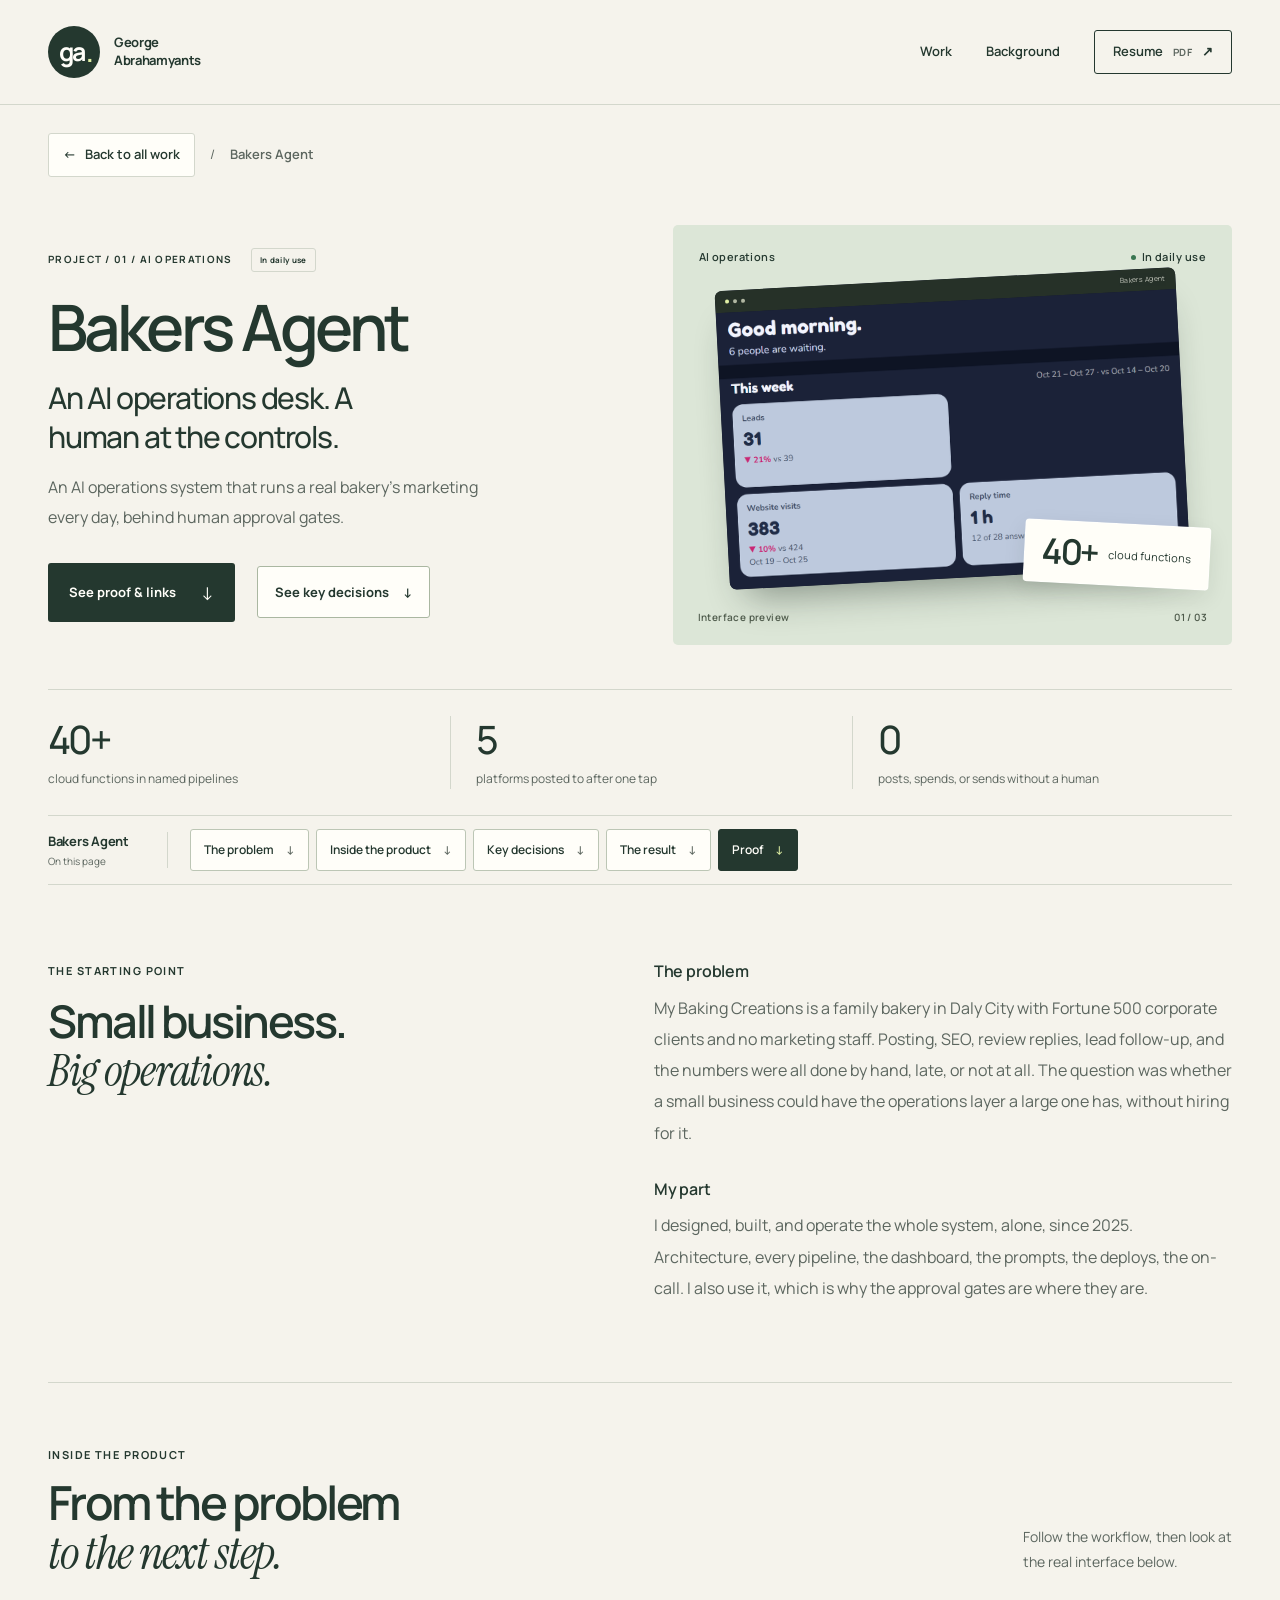
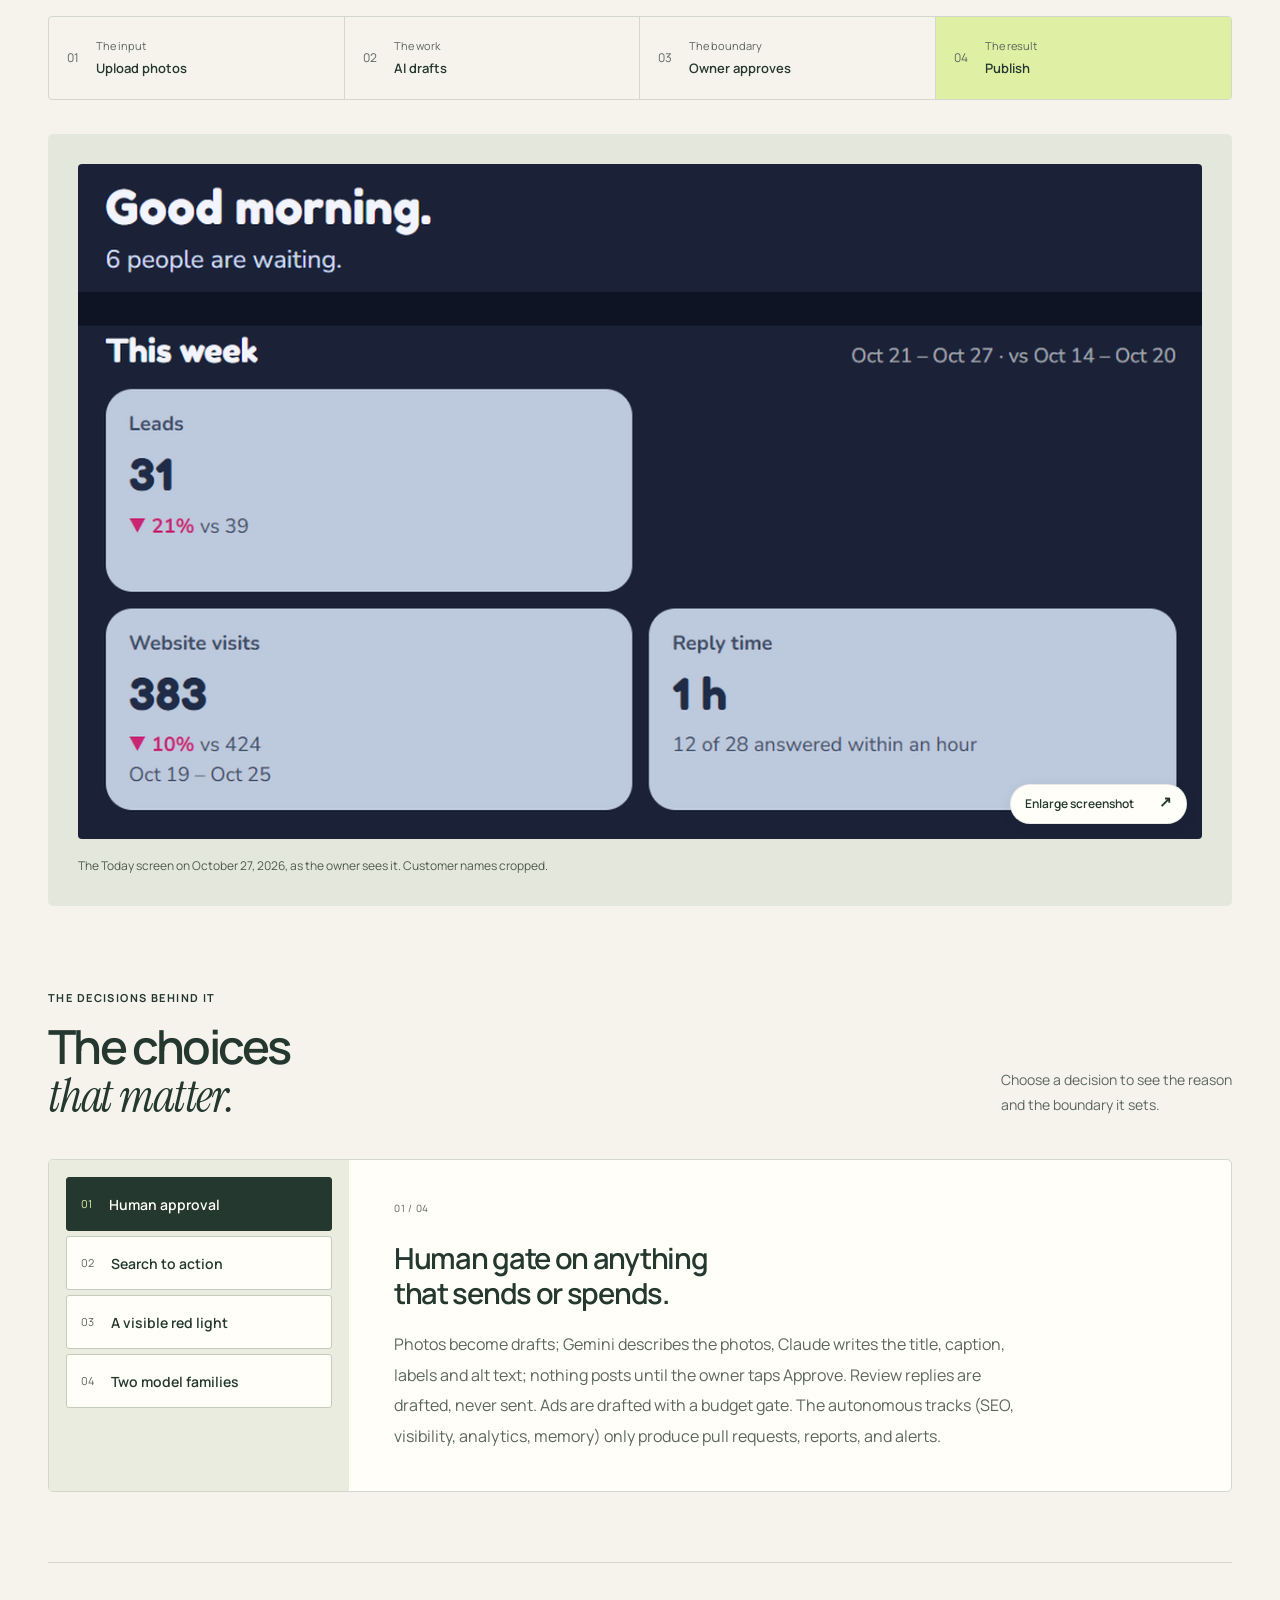
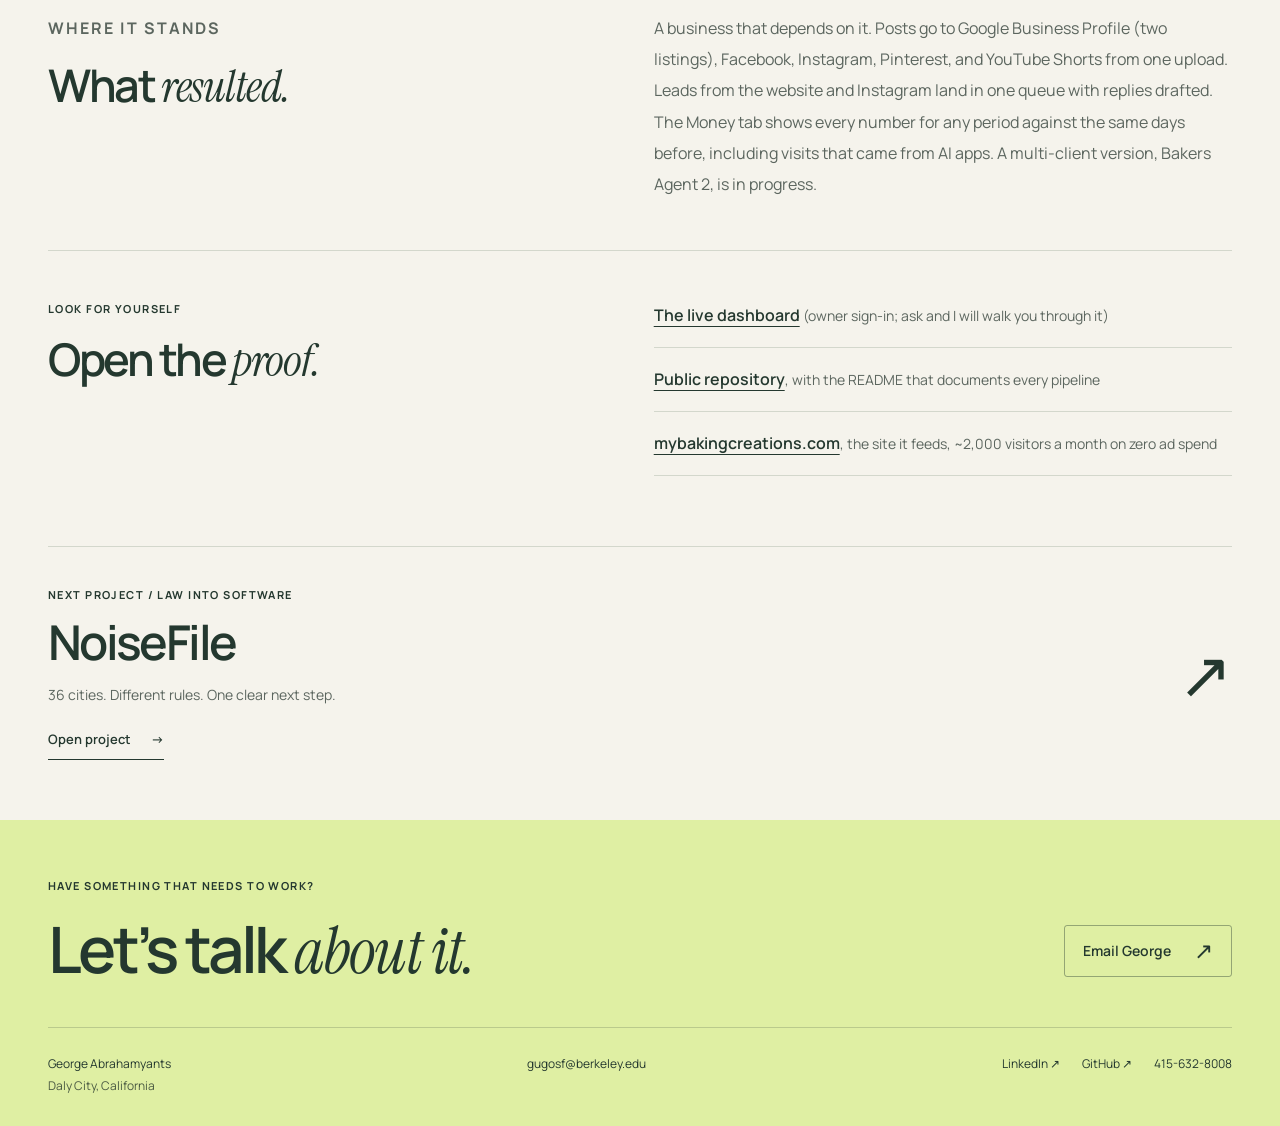
==== commit 496111ae: "Make portfolio controls and project locations clear" ====
--- a/bakers-agent.html
+++ b/bakers-agent.html
@@ -1,38 +1,38 @@
-<!doctype html>
-<html lang="en"><head><meta charset="utf-8"><meta name="viewport" content="width=device-width, initial-scale=1">
-<title>Bakers Agent — George Abrahamyants</title><meta name="description" content="An AI operations system that runs a real bakery’s marketing every day, behind human approval gates."><meta name="theme-color" content="#f5f3ec"><meta name="portfolio-version" content="2026-10-29">
-<meta property="og:title" content="Bakers Agent — George Abrahamyants"><meta property="og:description" content="An AI operations system that runs a real bakery’s marketing every day, behind human approval gates."><meta property="og:type" content="website">
-<link rel="icon" href="favicon.svg" type="image/svg+xml"><link rel="preload" href="fonts/manrope.ttf" as="font" type="font/ttf" crossorigin>
-<link rel="stylesheet" href="style.css?v=20261029"><script src="site.js?v=20261029" defer></script></head><body>
+<!DOCTYPE html>
+
+<html lang="en"><head><meta charset="utf-8"/><meta content="width=device-width, initial-scale=1" name="viewport"/>
+<title>Bakers Agent — George Abrahamyants</title><meta content="An AI operations system that runs a real bakery’s marketing every day, behind human approval gates." name="description"/><meta content="#f5f3ec" name="theme-color"/><meta content="2026-10-29-controls" name="portfolio-version"/>
+<meta content="Bakers Agent — George Abrahamyants" property="og:title"/><meta content="An AI operations system that runs a real bakery’s marketing every day, behind human approval gates." property="og:description"/><meta content="website" property="og:type"/>
+<link href="favicon.svg" rel="icon" type="image/svg+xml"/><link as="font" crossorigin="" href="fonts/manrope.ttf" rel="preload" type="font/ttf"/>
+<link href="style.css?v=20261029-controls" rel="stylesheet"/><script defer="" src="site.js?v=20261029-controls"></script></head><body>
 <a class="skip-link" href="#main">Skip to content</a><header class="site-header"><div class="shell nav-inner">
-<a href="index.html" class="brand" aria-label="George Abrahamyants home"><span class="monogram" aria-hidden="true">ga<span>.</span></span><span class="brand-name">George<br>Abrahamyants</span></a>
-<nav aria-label="Main navigation"><a href="index.html#work">Work</a><a class="nav-about" href="index.html#background">Background</a><a class="nav-resume" href="docs/George_Abrahamyants_Resume.pdf">Résumé <span aria-hidden="true">↗</span></a></nav>
+<a aria-label="George Abrahamyants home" class="brand" href="index.html"><span aria-hidden="true" class="monogram">ga<span>.</span></span><span class="brand-name">George<br/>Abrahamyants</span></a>
+<nav aria-label="Main navigation"><a href="index.html#work">Work</a><a class="nav-about" href="index.html#background">Background</a><a aria-label="Open resume PDF" class="nav-resume" href="docs/George_Abrahamyants_Resume.pdf">Resume <span class="file-format">PDF</span><span aria-hidden="true">↗</span></a></nav>
 </div></header>
-<main id="main" class="case-page case-bakers"><div class="shell"><nav class="breadcrumb" aria-label="Breadcrumb"><a href="index.html#work">Selected work</a><span aria-hidden="true">/</span><span>Bakers Agent</span></nav>
-<section class="case-hero"><div><p class="eyebrow">01 / AI OPERATIONS <span class="status-label">In daily use</span></p><h1>An AI operations desk.<br>A human at the controls.</h1><p class="case-lede">An AI operations system that runs a real bakery’s marketing every day, behind human approval gates.</p><div class="hero-actions"><a class="button button-dark" href="#proof">Open the proof <span aria-hidden="true">↗</span></a><a class="text-link" href="#choices">Explore the decisions <span aria-hidden="true">↓</span></a></div></div><div class="product-stage sage stage-bakers stage-case">
+<main class="case-page case-bakers" id="main"><div class="shell"><nav aria-label="Return to portfolio" class="breadcrumb"><a href="index.html#work"><span aria-hidden="true">←</span> Back to all work</a><span aria-hidden="true">/</span><span>Bakers Agent</span></nav>
+<section class="case-hero"><div><p class="eyebrow">PROJECT / 01 / AI OPERATIONS <span class="status-label">In daily use</span></p><h1>Bakers Agent</h1><p class="case-tagline">An AI operations desk. A human at the controls.</p><p class="case-lede">An AI operations system that runs a real bakery’s marketing every day, behind human approval gates.</p><div class="hero-actions"><a class="button button-dark" href="#proof">See proof &amp; links <span aria-hidden="true">↓</span></a><a class="text-link" href="#choices">See key decisions <span aria-hidden="true">↓</span></a></div></div><div class="product-stage sage stage-bakers stage-case">
 <div class="stage-topline"><span>AI operations</span><span class="stage-dot">In daily use</span></div>
-<div class="stage-art"><div class="screenshot-frame"><div class="frame-bar"><i></i><i></i><i></i><span>Bakers Agent</span></div><img src="img/bakers-agent.png" alt="Real Bakers Agent dashboard showing leads, website visits, and reply time" loading="lazy" width="1200" height="721"></div><div class="stage-metric"><strong>40+</strong><span>cloud functions</span></div></div>
+<div class="stage-art"><div class="screenshot-frame"><div class="frame-bar"><i></i><i></i><i></i><span>Bakers Agent</span></div><img alt="Real Bakers Agent dashboard showing leads, website visits, and reply time" height="721" loading="lazy" src="img/bakers-agent.png" width="1200"/></div><div class="stage-metric"><strong>40+</strong><span>cloud functions</span></div></div>
 <div class="stage-caption"><span>Interface preview</span><span aria-hidden="true">01 / 03</span></div></div></section>
 <ul class="facts"><li><b>40+</b><span>cloud functions in named pipelines</span></li><li><b>5</b><span>platforms posted to after one tap</span></li><li><b>0</b><span>posts, spends, or sends without a human</span></li></ul>
-<nav class="case-nav" aria-label="On this project page"><a href="#story">The problem</a><a href="#inside">Inside the product</a><a href="#choices">Key decisions</a><a href="#result">The result</a><a href="#proof">Proof ↗</a></nav>
-<section id="story" class="story-section"><div><p class="eyebrow">THE STARTING POINT</p><h2>Small business.<br><em>Big operations.</em></h2></div><div class="story-copy"><h3>The problem</h3>
+<nav aria-label="On this project page" class="case-nav"><div class="case-location"><strong>Bakers Agent</strong><span>On this page</span></div><button aria-controls="section-links" aria-expanded="false" class="case-nav-toggle" type="button"><span class="current-section">Jump to a section</span><span aria-hidden="true" class="dropdown-caret">⌄</span></button><div class="case-nav-links" id="section-links"><a data-section-name="The problem" href="#story">The problem <span aria-hidden="true">↓</span></a><a data-section-name="Inside the product" href="#inside">Inside the product <span aria-hidden="true">↓</span></a><a data-section-name="Key decisions" href="#choices">Key decisions <span aria-hidden="true">↓</span></a><a data-section-name="The result" href="#result">The result <span aria-hidden="true">↓</span></a><a data-section-name="Proof" href="#proof">Proof <span aria-hidden="true">↓</span></a></div></nav>
+<section class="story-section" id="story"><div><p class="eyebrow">THE STARTING POINT</p><h2>Small business.<br/><em>Big operations.</em></h2></div><div class="story-copy"><h3>The problem</h3>
 <p>My Baking Creations is a family bakery in Daly City with Fortune 500 corporate clients and no marketing staff. Posting, SEO, review replies, lead follow-up, and the numbers were all done by hand, late, or not at all. The question was whether a small business could have the operations layer a large one has, without hiring for it.</p>
 <h3>My part</h3>
 <p>I designed, built, and operate the whole system, alone, since 2025. Architecture, every pipeline, the dashboard, the prompts, the deploys, the on-call. I also use it, which is why the approval gates are where they are.</p>
-
 </div></section>
-<section id="inside" class="inside-section"><div class="section-heading"><div><p class="eyebrow">INSIDE THE PRODUCT</p><h2>From the problem<br><em>to the next step.</em></h2></div><p>Follow the workflow, then look at<br>the real interface below.</p></div><ol class="workflow"><li><span class="workflow-index">01</span><span><small>The input</small><strong>Upload photos</strong></span></li><li><span class="workflow-index">02</span><span><small>The work</small><strong>AI drafts</strong></span></li><li><span class="workflow-index">03</span><span><small>The boundary</small><strong>Owner approves</strong></span></li><li><span class="workflow-index">04</span><span><small>The result</small><strong>Publish</strong></span></li></ol><div class="case-gallery"><figure class="case-figure wide-figure"><button class="image-zoom" type="button" data-image="img/bakers-agent.png" data-alt="The Today screen: six replies waiting, money this week, leads, visits, reply time" aria-label="Enlarge The Today screen: six replies waiting, money this week, leads, visits, reply time"><img src="img/bakers-agent.png" alt="The Today screen: six replies waiting, money this week, leads, visits, reply time" loading="lazy"><span class="zoom-label">Enlarge screenshot <span aria-hidden="true">↗</span></span></button><figcaption>The Today screen on October 27, 2026, as the owner sees it. Customer names cropped.</figcaption></figure></div></section>
-<section id="choices" class="choices-section"><div class="section-heading"><div><p class="eyebrow">THE DECISIONS BEHIND IT</p><h2>The choices<br><em>that matter.</em></h2></div><p>Choose a decision to see the reason<br>and the boundary it sets.</p></div><div class="decision-explorer" data-tab-group><div class="decision-tabs" role="tablist" aria-label="Explore project decisions" aria-orientation="vertical"><button type="button" role="tab" id="choice-tab-0" aria-controls="choice-0" aria-selected="true"><span>01</span>Human approval</button><button type="button" role="tab" id="choice-tab-1" aria-controls="choice-1" aria-selected="false"><span>02</span>Search to action</button><button type="button" role="tab" id="choice-tab-2" aria-controls="choice-2" aria-selected="false"><span>03</span>A visible red light</button><button type="button" role="tab" id="choice-tab-3" aria-controls="choice-3" aria-selected="false"><span>04</span>Two model families</button></div><div class="decision-panels"><section class="decision-panel" role="tabpanel" id="choice-0" aria-labelledby="choice-tab-0"><span class="decision-count">01 / 04</span><h3>Human gate on anything that sends or spends.</h3><p>Photos become drafts; Gemini describes the photos, Claude writes the title, caption, labels and alt text; nothing posts until the owner taps Approve. Review replies are drafted, never sent. Ads are drafted with a budget gate. The autonomous tracks (SEO, visibility, analytics, memory) only produce pull requests, reports, and alerts.</p></section><section class="decision-panel" role="tabpanel" id="choice-1" aria-labelledby="choice-tab-1"><span class="decision-count">02 / 04</span><h3>SEO as pull requests, not edits.</h3><p>Search Console data becomes opportunities, briefs, and then a pull request on the website repo with a quality gate. A feedback loop measures each merged PR before and after and feeds the result back into what gets proposed next.</p></section><section class="decision-panel" role="tabpanel" id="choice-2" aria-labelledby="choice-tab-2"><span class="decision-count">03 / 04</span><h3>Event-driven, with a red light.</h3><p>Python 3.12 on Google Cloud Functions, Firestore, Pub/Sub with dead-letter queues, Cloud Scheduler, Secret Manager, GitHub Actions. A System tile turns red when a function is stuck, a post failed, or the deploy is behind GitHub.</p></section><section class="decision-panel" role="tabpanel" id="choice-3" aria-labelledby="choice-tab-3"><span class="decision-count">04 / 04</span><h3>Two model families on purpose.</h3><p>Gemini for looking at photos, Claude for writing and judgment, with a sentinel check on every caption. Reels: three to eight photos become a phone-sized video with each platform's own words, and Claude picks whether the set is one theme or a mix.</p></section></div></div></section>
-<section id="result" class="result-section"><div><p class="eyebrow">WHERE IT STANDS</p><h2>What <em>resulted.</em></h2></div><div>
+<section class="inside-section" id="inside"><div class="section-heading"><div><p class="eyebrow">INSIDE THE PRODUCT</p><h2>From the problem<br/><em>to the next step.</em></h2></div><p>Follow the workflow, then look at<br/>the real interface below.</p></div><ol class="workflow"><li><span class="workflow-index">01</span><span><small>The input</small><strong>Upload photos</strong></span></li><li><span class="workflow-index">02</span><span><small>The work</small><strong>AI drafts</strong></span></li><li><span class="workflow-index">03</span><span><small>The boundary</small><strong>Owner approves</strong></span></li><li><span class="workflow-index">04</span><span><small>The result</small><strong>Publish</strong></span></li></ol><div class="case-gallery"><figure class="case-figure wide-figure"><button aria-label="Enlarge The Today screen: six replies waiting, money this week, leads, visits, reply time" class="image-zoom" data-alt="The Today screen: six replies waiting, money this week, leads, visits, reply time" data-image="img/bakers-agent.png" type="button"><img alt="The Today screen: six replies waiting, money this week, leads, visits, reply time" loading="lazy" src="img/bakers-agent.png"/><span class="zoom-label">Enlarge screenshot <span aria-hidden="true">↗</span></span></button><figcaption>The Today screen on October 27, 2026, as the owner sees it. Customer names cropped.</figcaption></figure></div></section>
+<section class="choices-section" id="choices"><div class="section-heading"><div><p class="eyebrow">THE DECISIONS BEHIND IT</p><h2>The choices<br/><em>that matter.</em></h2></div><p>Choose a decision to see the reason<br/>and the boundary it sets.</p></div><div class="decision-explorer" data-tab-group=""><div aria-label="Explore project decisions" aria-orientation="vertical" class="decision-tabs" role="tablist"><button aria-controls="choice-0" aria-selected="true" id="choice-tab-0" role="tab" type="button"><span>01</span>Human approval</button><button aria-controls="choice-1" aria-selected="false" id="choice-tab-1" role="tab" type="button"><span>02</span>Search to action</button><button aria-controls="choice-2" aria-selected="false" id="choice-tab-2" role="tab" type="button"><span>03</span>A visible red light</button><button aria-controls="choice-3" aria-selected="false" id="choice-tab-3" role="tab" type="button"><span>04</span>Two model families</button></div><div class="decision-panels"><section aria-labelledby="choice-tab-0" class="decision-panel" id="choice-0" role="tabpanel"><span class="decision-count">01 / 04</span><h3>Human gate on anything that sends or spends.</h3><p>Photos become drafts; Gemini describes the photos, Claude writes the title, caption, labels and alt text; nothing posts until the owner taps Approve. Review replies are drafted, never sent. Ads are drafted with a budget gate. The autonomous tracks (SEO, visibility, analytics, memory) only produce pull requests, reports, and alerts.</p></section><section aria-labelledby="choice-tab-1" class="decision-panel" id="choice-1" role="tabpanel"><span class="decision-count">02 / 04</span><h3>SEO as pull requests, not edits.</h3><p>Search Console data becomes opportunities, briefs, and then a pull request on the website repo with a quality gate. A feedback loop measures each merged PR before and after and feeds the result back into what gets proposed next.</p></section><section aria-labelledby="choice-tab-2" class="decision-panel" id="choice-2" role="tabpanel"><span class="decision-count">03 / 04</span><h3>Event-driven, with a red light.</h3><p>Python 3.12 on Google Cloud Functions, Firestore, Pub/Sub with dead-letter queues, Cloud Scheduler, Secret Manager, GitHub Actions. A System tile turns red when a function is stuck, a post failed, or the deploy is behind GitHub.</p></section><section aria-labelledby="choice-tab-3" class="decision-panel" id="choice-3" role="tabpanel"><span class="decision-count">04 / 04</span><h3>Two model families on purpose.</h3><p>Gemini for looking at photos, Claude for writing and judgment, with a sentinel check on every caption. Reels: three to eight photos become a phone-sized video with each platform's own words, and Claude picks whether the set is one theme or a mix.</p></section></div></div></section>
+<section class="result-section" id="result"><div><p class="eyebrow">WHERE IT STANDS</p><h2>What <em>resulted.</em></h2></div><div>
 <p>A business that depends on it. Posts go to Google Business Profile (two listings), Facebook, Instagram, Pinterest, and YouTube Shorts from one upload. Leads from the website and Instagram land in one queue with replies drafted. The Money tab shows every number for any period against the same days before, including visits that came from AI apps. A multi-client version, Bakers Agent 2, is in progress.</p>
 </div></section>
-<section id="proof" class="proof-section"><div><p class="eyebrow">LOOK FOR YOURSELF</p><h2>Open the <em>proof.</em></h2></div><div>
+<section class="proof-section" id="proof"><div><p class="eyebrow">LOOK FOR YOURSELF</p><h2>Open the <em>proof.</em></h2></div><div>
 <ul class="proof-list"><li><a href="https://bakers-agent.web.app/mbc/">The live dashboard</a> (owner sign-in; ask and I will walk you through it)</li><li><a href="https://github.com/gugosf114/bakers-agent">Public repository</a>, with the README that documents every pipeline</li><li><a href="https://mybakingcreations.com">mybakingcreations.com</a>, the site it feeds, ~2,000 visitors a month on zero ad spend</li></ul>
 </div></section>
-<a class="next-project" href="noisefile.html"><div><p class="eyebrow">NEXT PROJECT / LAW INTO SOFTWARE</p><h2>NoiseFile</h2><p>36 cities. Different rules. One clear next step.</p></div><span class="next-arrow" aria-hidden="true">↗</span></a>
+<a class="next-project" href="noisefile.html"><div><p class="eyebrow">NEXT PROJECT / LAW INTO SOFTWARE</p><h2>NoiseFile</h2><p>36 cities. Different rules. One clear next step.</p><span class="next-action">Open project <span aria-hidden="true">→</span></span></div><span aria-hidden="true" class="next-arrow">↗</span></a>
 </div></main><footer class="site-footer" id="contact"><div class="shell">
-<p class="eyebrow">HAVE SOMETHING THAT NEEDS TO WORK?</p><div class="footer-invite"><h2>Let’s talk <em>about it.</em></h2><a class="round-link" href="mailto:gugosf@berkeley.edu" aria-label="Email George Abrahamyants">↗</a></div>
-<div class="footer-bottom"><span>George Abrahamyants<br><span class="muted">Daly City, California</span></span><a href="mailto:gugosf@berkeley.edu">gugosf@berkeley.edu</a><div><a href="https://www.linkedin.com/in/george-abrahamyan">LinkedIn ↗</a><a href="https://github.com/gugosf114">GitHub ↗</a><a href="tel:+14156328008">415-632-8008</a></div></div>
+<p class="eyebrow">HAVE SOMETHING THAT NEEDS TO WORK?</p><div class="footer-invite"><h2>Let’s talk <em>about it.</em></h2><a aria-label="Email George Abrahamyants" class="round-link" href="mailto:gugosf@berkeley.edu">Email George <span aria-hidden="true">↗</span></a></div>
+<div class="footer-bottom"><span>George Abrahamyants<br/><span class="muted">Daly City, California</span></span><a href="mailto:gugosf@berkeley.edu">gugosf@berkeley.edu</a><div><a href="https://www.linkedin.com/in/george-abrahamyan">LinkedIn ↗</a><a href="https://github.com/gugosf114">GitHub ↗</a><a href="tel:+14156328008">415-632-8008</a></div></div>
 </div></footer>
-<dialog class="image-dialog" aria-label="Project screenshot"><div class="image-dialog-bar"><span>Project screenshot</span><div class="image-dialog-actions"><a class="original-image" href="img/bakers-agent.png" target="_blank" rel="noopener">View original ↗</a><button type="button" class="close-dialog">Close <span aria-hidden="true">×</span></button></div></div><div class="image-dialog-scroll"><img alt="" src="data:,"></div></dialog>
+<dialog aria-label="Project screenshot" class="image-dialog"><div class="image-dialog-bar"><span>Project screenshot</span><div class="image-dialog-actions"><a class="original-image" href="img/bakers-agent.png" rel="noopener" target="_blank">View original ↗</a><button class="close-dialog" type="button">Close <span aria-hidden="true">×</span></button></div></div><div class="image-dialog-scroll"><img alt="" src="data:,"/></div></dialog>
 </body></html>
--- a/style.css
+++ b/style.css
@@ -46,3 +46,96 @@
 }
 @media(max-width:540px){.showcase-tabs button{min-width:0;white-space:normal}}
 @media(max-width:360px){.showcase-tabs button{font-size:10px}.showcase-tabs button span{display:none}}
+
+/* Invisible Work page (2026-10-29) */
+.case-paper .case-figure{background:var(--sage)}.stage-paper .screenshot-frame{width:58%;max-width:300px;transform:rotate(-3deg)}.stage-paper .screenshot-frame img{width:100%;max-height:300px;object-fit:cover;object-position:top}.stage-case.stage-paper .screenshot-frame img{max-height:280px}
+.method-grid{display:grid;grid-template-columns:repeat(3,1fr);gap:34px;margin-top:10px}.method-grid h3{font-size:15px;letter-spacing:-.01em;margin-bottom:10px}.method-grid p{font-size:14px;line-height:1.9;color:var(--muted)}
+.finding-section{padding:64px 0;border-top:1px solid var(--line)}.finding-section .section-heading h2{font-size:47px}
+.chart-figure{margin:0;background:var(--white);border:1px solid var(--line);border-radius:5px;padding:28px 30px 22px}.chart-title{display:flex;flex-direction:column;gap:6px;margin:0 0 14px;color:var(--ink)}.chart-title strong{font-size:15px;font-weight:600;letter-spacing:-.01em}.chart-title span{font-size:11px;color:var(--muted);line-height:1.6}
+.chart-legend{display:flex;gap:20px;font-size:11px;color:var(--muted);margin-bottom:10px}.chart-legend span{display:flex;align-items:center;gap:7px}.swatch{width:10px;height:10px;border-radius:2px;display:inline-block}.swatch.s1,.chart rect.s1{fill:#2a78d6;background:#2a78d6}.swatch.s2,.chart rect.s2{fill:#eb6834;background:#eb6834}
+.chart{width:100%;height:auto;display:block;font-family:var(--sans)}.chart-m{display:none}.chart rect{stroke:var(--white);stroke-width:2;paint-order:stroke}.chart rect:hover{opacity:.85}.chart .row-label{font-weight:600}
+.chart-table{margin-top:14px;font-size:12px;color:var(--muted)}.chart-table summary{cursor:pointer;font-weight:600;color:var(--ink);padding:6px 0}.chart-table table{width:100%;border-collapse:collapse;margin-top:8px}.chart-table th,.chart-table td{text-align:left;padding:8px 6px;border-bottom:1px solid var(--line);font-weight:400}.chart-table thead th{font-weight:600;color:var(--ink)}.chart-table td{font-variant-numeric:tabular-nums}
+.finding-copy{display:grid;grid-template-columns:1fr 1fr;gap:34px;margin-top:34px}.finding-copy h3{font-size:15px;margin-bottom:10px}.finding-copy p{font-size:14px;line-height:1.9;color:var(--muted)}.finding-quote{grid-column:1/-1;background:var(--lime);border-radius:5px;padding:26px 30px}.finding-quote p{color:var(--ink);font-size:17px;line-height:1.7;letter-spacing:-.01em;max-width:760px}
+@media(max-width:800px){.method-grid{grid-template-columns:1fr;gap:22px}.finding-section{padding:48px 0}.finding-section .section-heading h2{font-size:42px}.finding-copy{grid-template-columns:1fr;gap:22px}.stage-case.stage-paper .screenshot-frame{width:52%}}
+@media(max-width:540px){.chart-d{display:none}.chart-m{display:block}.chart-figure{padding:18px 14px 14px}.chart-title strong{font-size:14px}.finding-quote{padding:20px}.finding-quote p{font-size:15px}.stage-case.stage-paper .screenshot-frame{width:62%}.stage-case.stage-paper .screenshot-frame img{max-height:210px}.facts span{max-width:none}}
+/* Clear controls: preview tabs, page links, and within-page jumps. */
+.file-format{font-size:10px;font-weight:700;letter-spacing:.04em;color:var(--muted)}
+.site-header .nav-resume{gap:10px;transition:background .16s,border-color .16s}
+.site-header .nav-resume:hover{background:var(--lime);text-decoration:none;border-color:var(--ink)}
+.hero-actions .file-format{font-size:9px}
+.preview-instruction{display:flex;justify-content:space-between;gap:16px;align-items:center;font-size:13px;font-weight:600;margin-bottom:13px}
+.preview-count{font-size:11px;color:var(--muted);font-weight:400;white-space:nowrap}
+.showcase-tabs{padding:5px;background:#e9ecdf;border:1px solid #bcc6b5;border-radius:6px;gap:5px;margin-bottom:15px}
+.showcase-tabs button{display:flex;justify-content:center;align-items:center;gap:9px;border:1px solid #c3ccbd;border-radius:3px;background:var(--white);padding:13px 10px;min-height:58px;font-size:15px;line-height:1.35;white-space:normal;color:var(--ink);transition:background .16s,border-color .16s,transform .16s}
+.showcase-tabs button .tab-index{display:inline;font-size:10px;margin:0;opacity:1;color:var(--muted)}
+.showcase-tabs button .tab-label{display:block;font-size:inherit;font-weight:600;opacity:1;margin:0;white-space:normal}
+.showcase-tabs button[aria-selected=true]{background:var(--ink);color:var(--white);border-color:var(--ink);box-shadow:0 2px 5px #20362a15}
+.showcase-tabs button[aria-selected=true] .tab-index{color:var(--lime)}
+.showcase-tabs button[aria-selected=true]:after{display:none}
+.showcase-tabs button:hover:not([aria-selected=true]){background:#edf3e1;border-color:var(--ink);transform:translateY(-1px)}
+.showcase-tabs button:active{transform:translateY(1px)}
+.preview-art-link{display:block;border-radius:5px;text-decoration:none;overflow:hidden}
+.preview-art-link:hover .screenshot-frame{transform:rotate(0) translateY(-2px)}
+.showcase-panel:not([hidden]) .product-stage{animation:preview-change .18s ease-out}
+@keyframes preview-change{from{opacity:.7;transform:translateY(3px)}to{opacity:1;transform:translateY(0)}}
+.showcase-caption{gap:22px;min-height:92px}
+.showcase-caption h2{font-size:24px}
+.showcase-caption p{font-size:13px}
+.preview-open{display:inline-flex;justify-content:center;align-items:center;gap:19px;flex-shrink:0;width:auto;height:auto;min-height:46px;border:1px solid var(--ink);border-radius:3px;padding:11px 16px;background:var(--ink);color:var(--white);font-size:13px;font-weight:600;white-space:nowrap}
+.preview-open>span{font-size:19px;line-height:1;font-weight:400}
+.preview-open:hover{background:#385a46;border-color:#385a46}
+.breadcrumb{align-items:center;font-size:13px;gap:15px}
+.breadcrumb>a{display:inline-flex;align-items:center;gap:9px;min-height:44px;padding:9px 14px;background:var(--white);border:1px solid var(--line);border-radius:3px;font-weight:600;color:var(--ink)}
+.breadcrumb>a:hover{background:#edf3e1;border-color:var(--ink);text-decoration:none}
+.breadcrumb>span:last-child{font-weight:600;color:var(--muted)}
+.case-hero h1{font-size:clamp(52px,5vw,76px);line-height:1.04;margin-top:22px}
+.case-tagline{font-size:30px;font-weight:500;letter-spacing:-.04em;line-height:1.3;max-width:510px;margin-top:18px;text-wrap:balance}
+.case-tagline em{font-size:1.18em}
+.case-hero .case-lede{margin-top:17px}
+.case-hero .hero-actions .text-link{border:1px solid #aab7a1;background:var(--white);border-radius:3px;padding:14px 17px;min-height:52px;transition:background .16s,border-color .16s}
+.case-hero .hero-actions .text-link:hover{background:#edf3e1;border-color:var(--ink);gap:14px}
+.case-nav{display:flex;align-items:center;gap:22px;padding:13px 0;overflow:visible;isolation:isolate}
+.case-location{display:flex;flex-direction:column;gap:2px;flex-shrink:0;min-width:120px;padding-right:20px;border-right:1px solid var(--line)}
+.case-location strong{font-size:13px;line-height:1.5;letter-spacing:-.02em}
+.case-location>span{font-size:10px;color:var(--muted);font-weight:400;line-height:1.4}
+.case-nav-links{display:flex;flex-wrap:wrap;gap:7px;flex:1}
+.case-nav .case-nav-links a{display:inline-flex;align-items:center;justify-content:center;gap:12px;border:1px solid #bcc6b5;border-radius:3px;background:var(--white);padding:10px 13px;min-height:42px;font-size:12px;line-height:1.4;text-decoration:none;transition:background .16s,border-color .16s}
+.case-nav .case-nav-links a>span{color:var(--muted)}
+.case-nav .case-nav-links a:hover{background:#edf3e1;border-color:var(--ink);text-decoration:none}
+.case-nav .case-nav-links a[aria-current]{color:var(--white);background:var(--ink);border-color:var(--ink);text-decoration:none}
+.case-nav .case-nav-links a[aria-current]>span{color:var(--lime)}
+.case-nav-toggle{display:none}
+.case-page section[id]{scroll-margin-top:105px}
+.case-page section[id] h2:focus{outline:none}
+
+.decision-tabs button{background:var(--white);border:1px solid #c3ccbd;font-size:14px;transition:background .16s,border-color .16s}
+.decision-tabs button[aria-selected=true]{border-color:var(--ink)}
+.decision-tabs button:hover:not([aria-selected=true]){background:#edf3e1;border-color:var(--ink)}
+.next-action{display:inline-flex;gap:20px;align-items:center;font-size:13px;font-weight:600;border-bottom:1px solid currentColor;padding-block:9px;margin-top:14px}
+.round-link{display:inline-flex;align-items:center;justify-content:center;gap:23px;white-space:nowrap;width:auto;height:auto;min-height:52px;border-radius:3px;padding:13px 18px;font-size:14px;font-weight:600}
+.round-link>span{font-size:23px;line-height:1;font-weight:400}
+.footer-invite{flex-wrap:wrap}
+.chart-table summary{padding:12px 15px;border:1px solid var(--line);border-radius:3px;background:var(--white);display:flex;align-items:center;justify-content:space-between;font-size:13px}
+.chart-table summary:after{content:'+';font-size:22px;line-height:1;font-weight:400}
+.chart-table[open] summary:after{content:'−'}
+@media(max-width:1100px){.showcase-tabs button{font-size:13px;padding-inline:8px;gap:6px}.showcase-tabs button .tab-index{display:none}.showcase-caption{flex-wrap:wrap;gap:14px}.case-nav{gap:15px}.case-location{padding-right:14px}.case-nav .case-nav-links a{padding-inline:10px;font-size:11px;gap:8px}}
+@media(max-width:800px){.showcase-tabs button{font-size:15px}.showcase-caption{flex-wrap:nowrap}.case-hero h1{font-size:62px}.case-tagline{font-size:29px;max-width:650px}.case-nav{gap:12px}.case-nav-links{gap:5px}.case-location{min-width:110px}.case-nav .case-nav-links a{font-size:11px;padding:10px;gap:8px}.case-page section[id]{scroll-margin-top:145px}}
+@media(max-width:540px){
+ .site-header nav{gap:12px}.site-header .nav-resume{gap:7px;padding-inline:10px}.nav-resume .file-format{font-size:9px}
+ .preview-instruction{font-size:13px;gap:10px;margin-bottom:11px}.preview-count{font-size:10px}.showcase-tabs{padding:4px;gap:4px;margin-bottom:12px}.showcase-tabs button{font-size:13px;padding:10px 5px;min-height:62px}.showcase-tabs button .tab-index{display:none}.showcase-tabs button .tab-label{display:block;line-height:1.35}.showcase-caption{flex-wrap:wrap;gap:13px;padding-top:17px;min-height:0}.showcase-caption>div{flex:1;min-width:130px}.showcase-caption h2{font-size:22px}.showcase-caption p{font-size:13px;max-width:none}.preview-open{min-height:46px;font-size:12px;padding:11px 13px;gap:12px}
+ .breadcrumb{font-size:12px;gap:10px;padding-top:20px}.breadcrumb>a{font-size:12px;padding-inline:12px}.case-hero{padding-top:25px}.case-hero h1{font-size:45px;line-height:1.08;letter-spacing:-.055em;margin-top:18px}.case-tagline{font-size:25px;line-height:1.3;margin-top:16px;letter-spacing:-.035em}.case-lede{font-size:15px}.case-hero .hero-actions{gap:12px}.case-hero .hero-actions .text-link{padding:13px 14px;font-size:12px;min-height:49px}.case-hero .button{min-height:49px}
+ .case-nav{display:block;padding:12px 20px;margin-inline:-20px;width:calc(100% + 40px)}.case-location{flex-direction:row;justify-content:space-between;align-items:center;border:0;padding:0;margin-bottom:8px;gap:15px}.case-location strong{font-size:13px}.case-location>span{font-size:11px}
+ .case-nav.enhanced-nav .case-nav-toggle{display:flex;width:100%;justify-content:space-between;align-items:center;min-height:46px;padding:11px 14px;border:1px solid #aab7a1;border-radius:3px;background:var(--white);font-size:13px;font-weight:600;text-align:left}.dropdown-caret{font-size:22px;line-height:1;transition:transform .16s}.case-nav-toggle[aria-expanded=true] .dropdown-caret{transform:rotate(180deg)}
+ .case-nav-links{display:grid;grid-template-columns:repeat(2,minmax(0,1fr));gap:7px;margin-top:9px}.case-nav.enhanced-nav .case-nav-links{display:none}.case-nav.enhanced-nav.menu-open .case-nav-links{display:grid}.case-nav .case-nav-links a{font-size:12px;min-height:45px;padding:11px;justify-content:space-between;white-space:normal}.case-page section[id]{scroll-margin-top:120px}
+ .decision-tabs{display:grid;grid-template-columns:repeat(2,minmax(0,1fr));overflow:visible;gap:7px;padding:11px}.decision-tabs button{font-size:12px;padding:11px 10px;gap:8px;min-width:0;min-height:55px}.decision-tabs button>span{flex-shrink:0;font-size:10px}.decision-panel{min-height:0;padding:25px 23px 30px}
+ .next-action{font-size:12px}.round-link{font-size:13px;min-height:48px;padding:12px 15px;gap:20px}.footer-invite{align-items:center;gap:24px}
+}
+@media(max-width:360px){.site-header .nav-resume{font-size:10px;padding-inline:8px;gap:6px}.site-header nav{gap:10px}.preview-count{display:none}.showcase-tabs button{font-size:12px;padding-inline:3px}.showcase-caption>div{min-width:0;flex-basis:100%}.preview-open{width:100%;justify-content:space-between;font-size:13px}.case-hero h1{font-size:39px}.case-tagline{font-size:23px}.case-hero .hero-actions{align-items:stretch}.case-hero .hero-actions a{justify-content:space-between}.decision-tabs button{font-size:11px;padding-inline:8px;gap:6px}}
+@media print{.case-nav{display:none}.preview-art-link{display:none}}
+/* The guide's measured height sets the single scroll offset. */
+.case-page section[id]{scroll-margin-top:0}
+.case-nav:not(.enhanced-nav){position:static}
+@media(max-width:540px){
+ .case-nav.enhanced-nav.menu-open .case-nav-links{position:absolute;top:calc(100% - 4px);left:20px;right:20px;margin-top:0;padding:10px;background:var(--paper);border:1px solid var(--line);border-radius:4px;box-shadow:0 9px 20px #24382f1c;z-index:2}
+}
+.case-page section[id]{scroll-margin-top:var(--section-offset,116px)}
